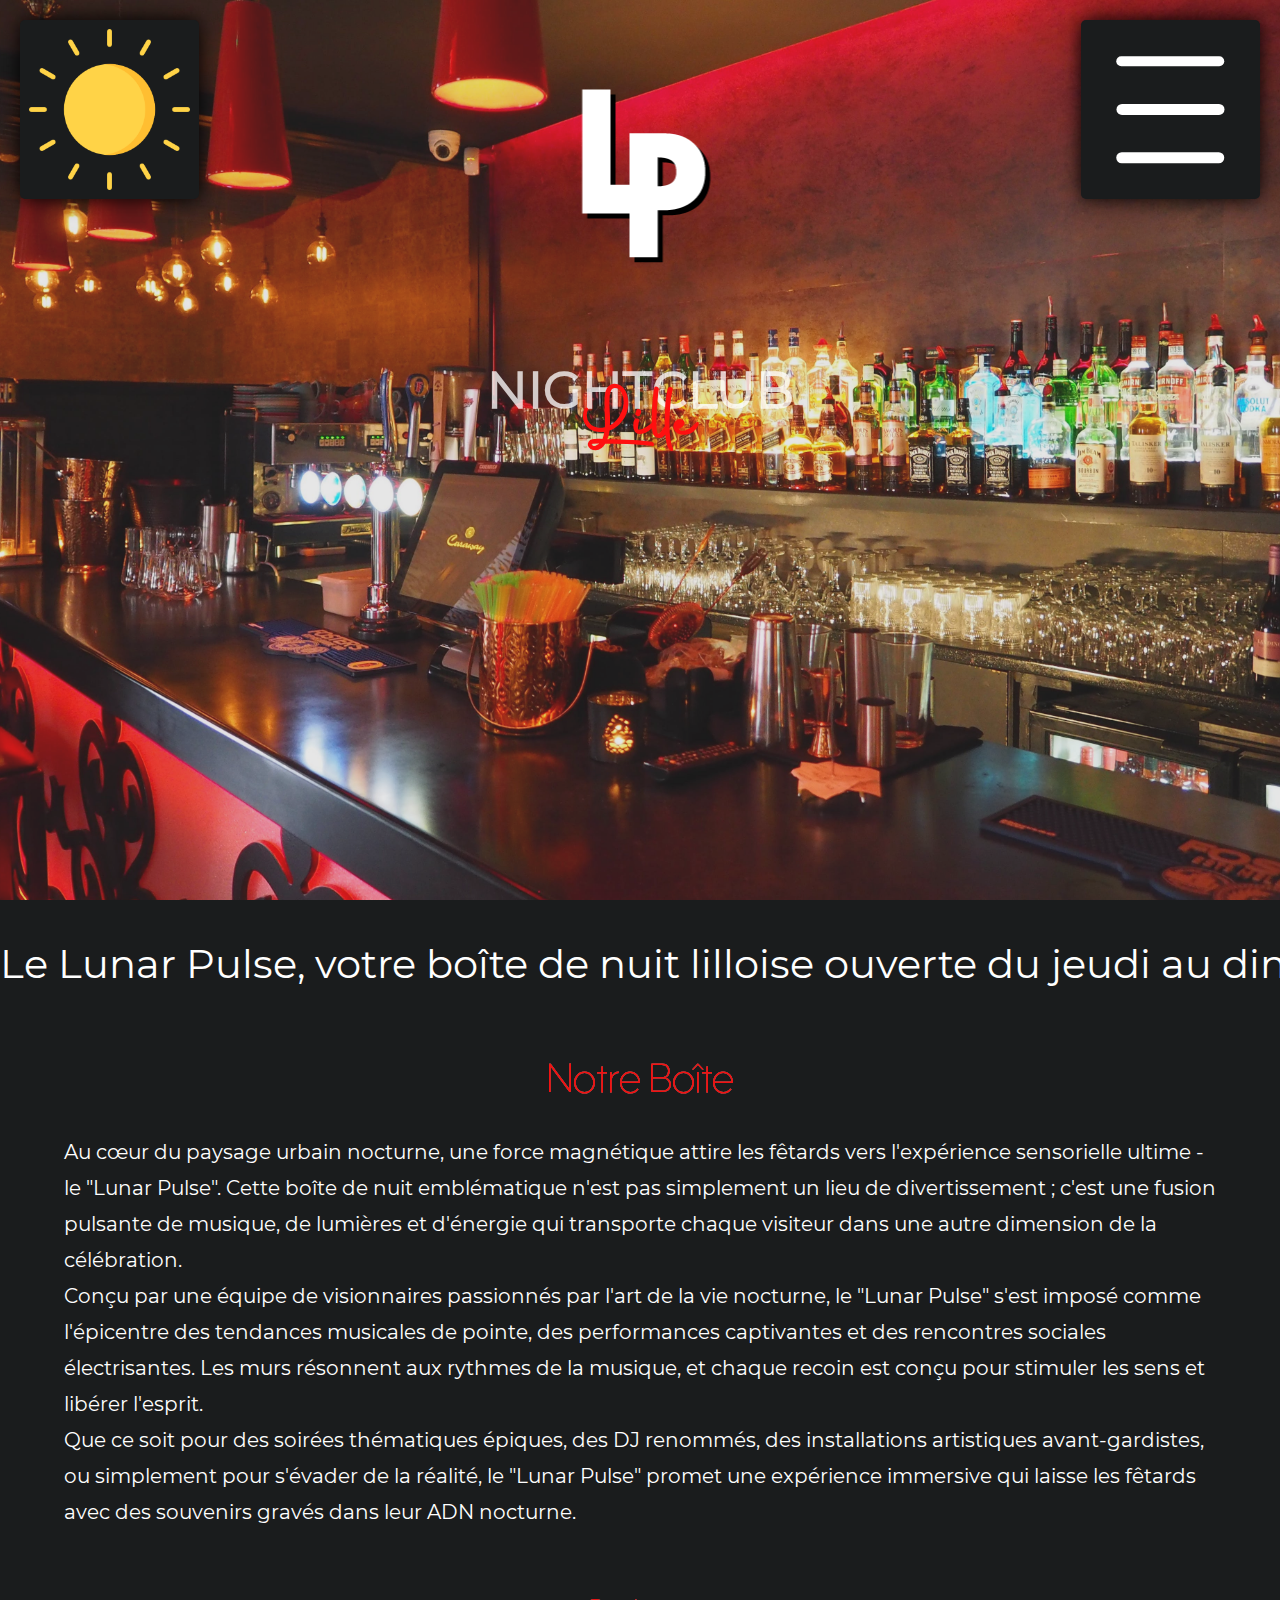
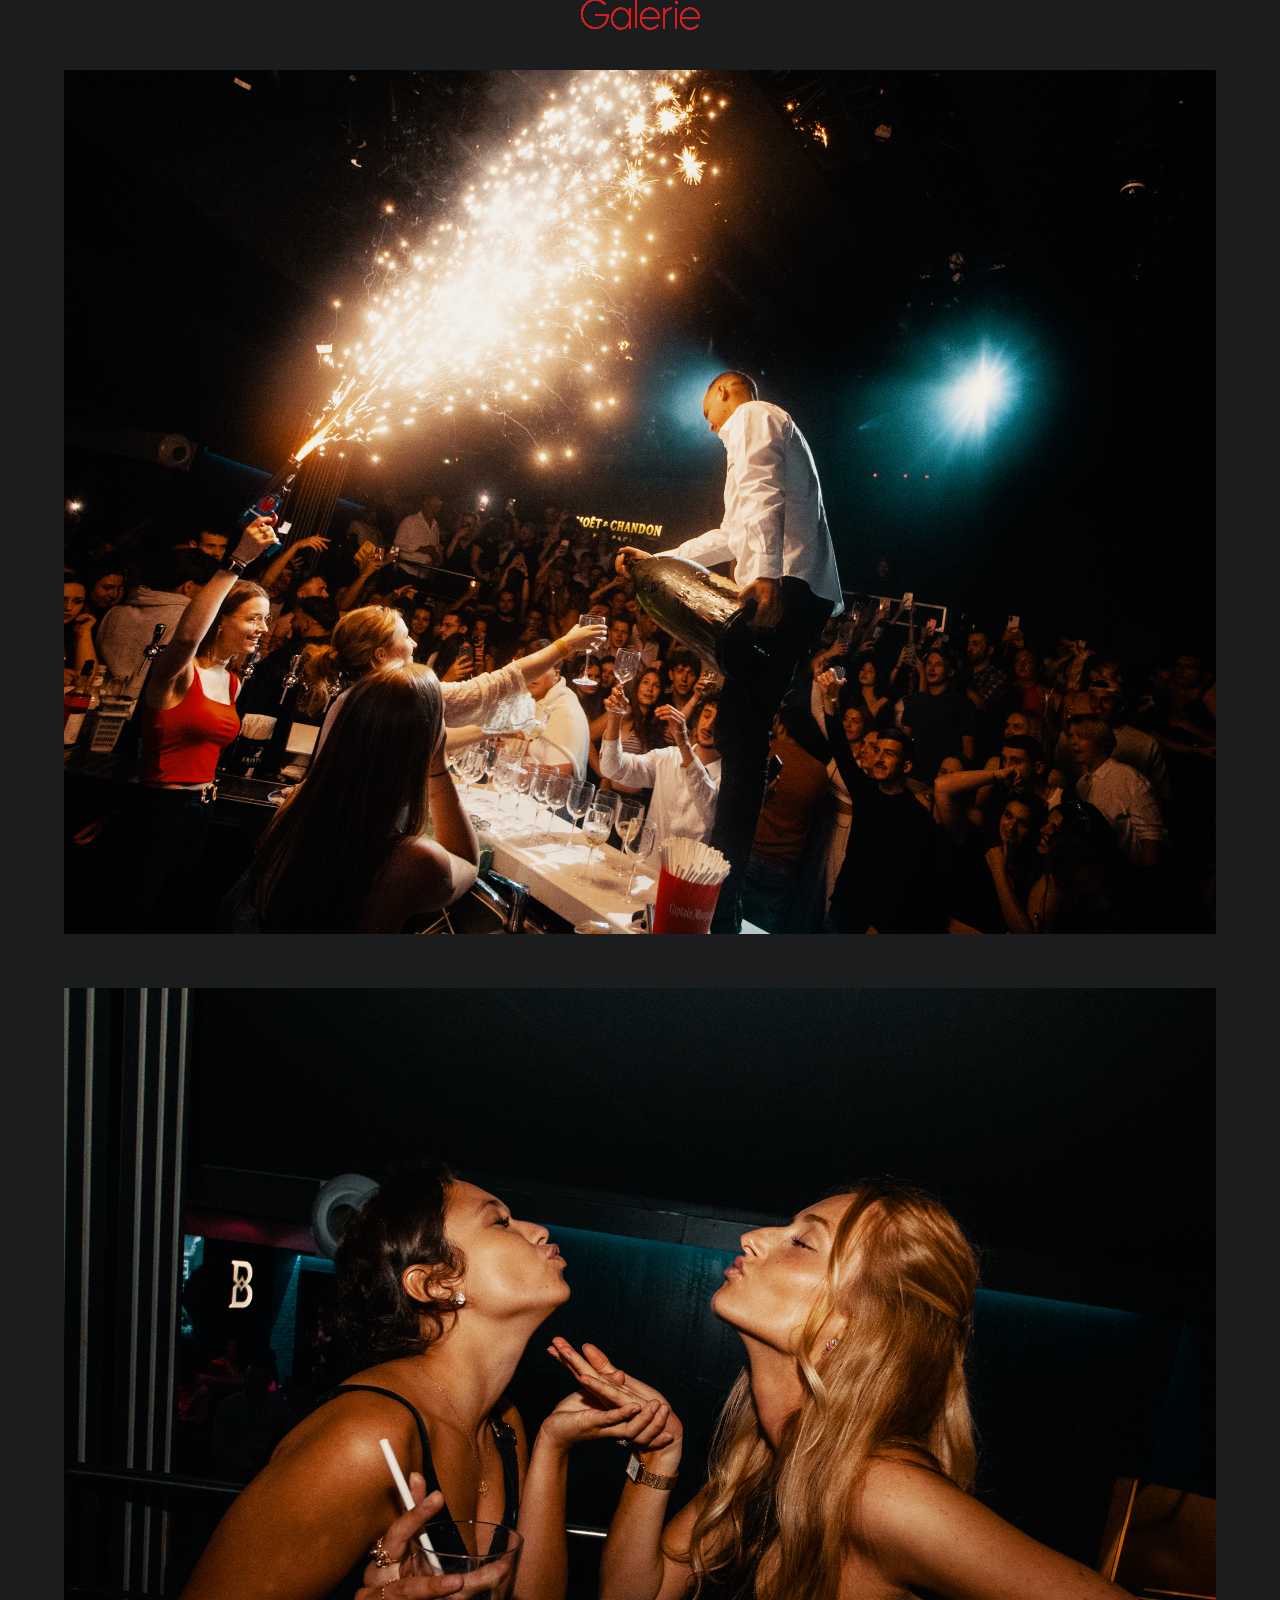
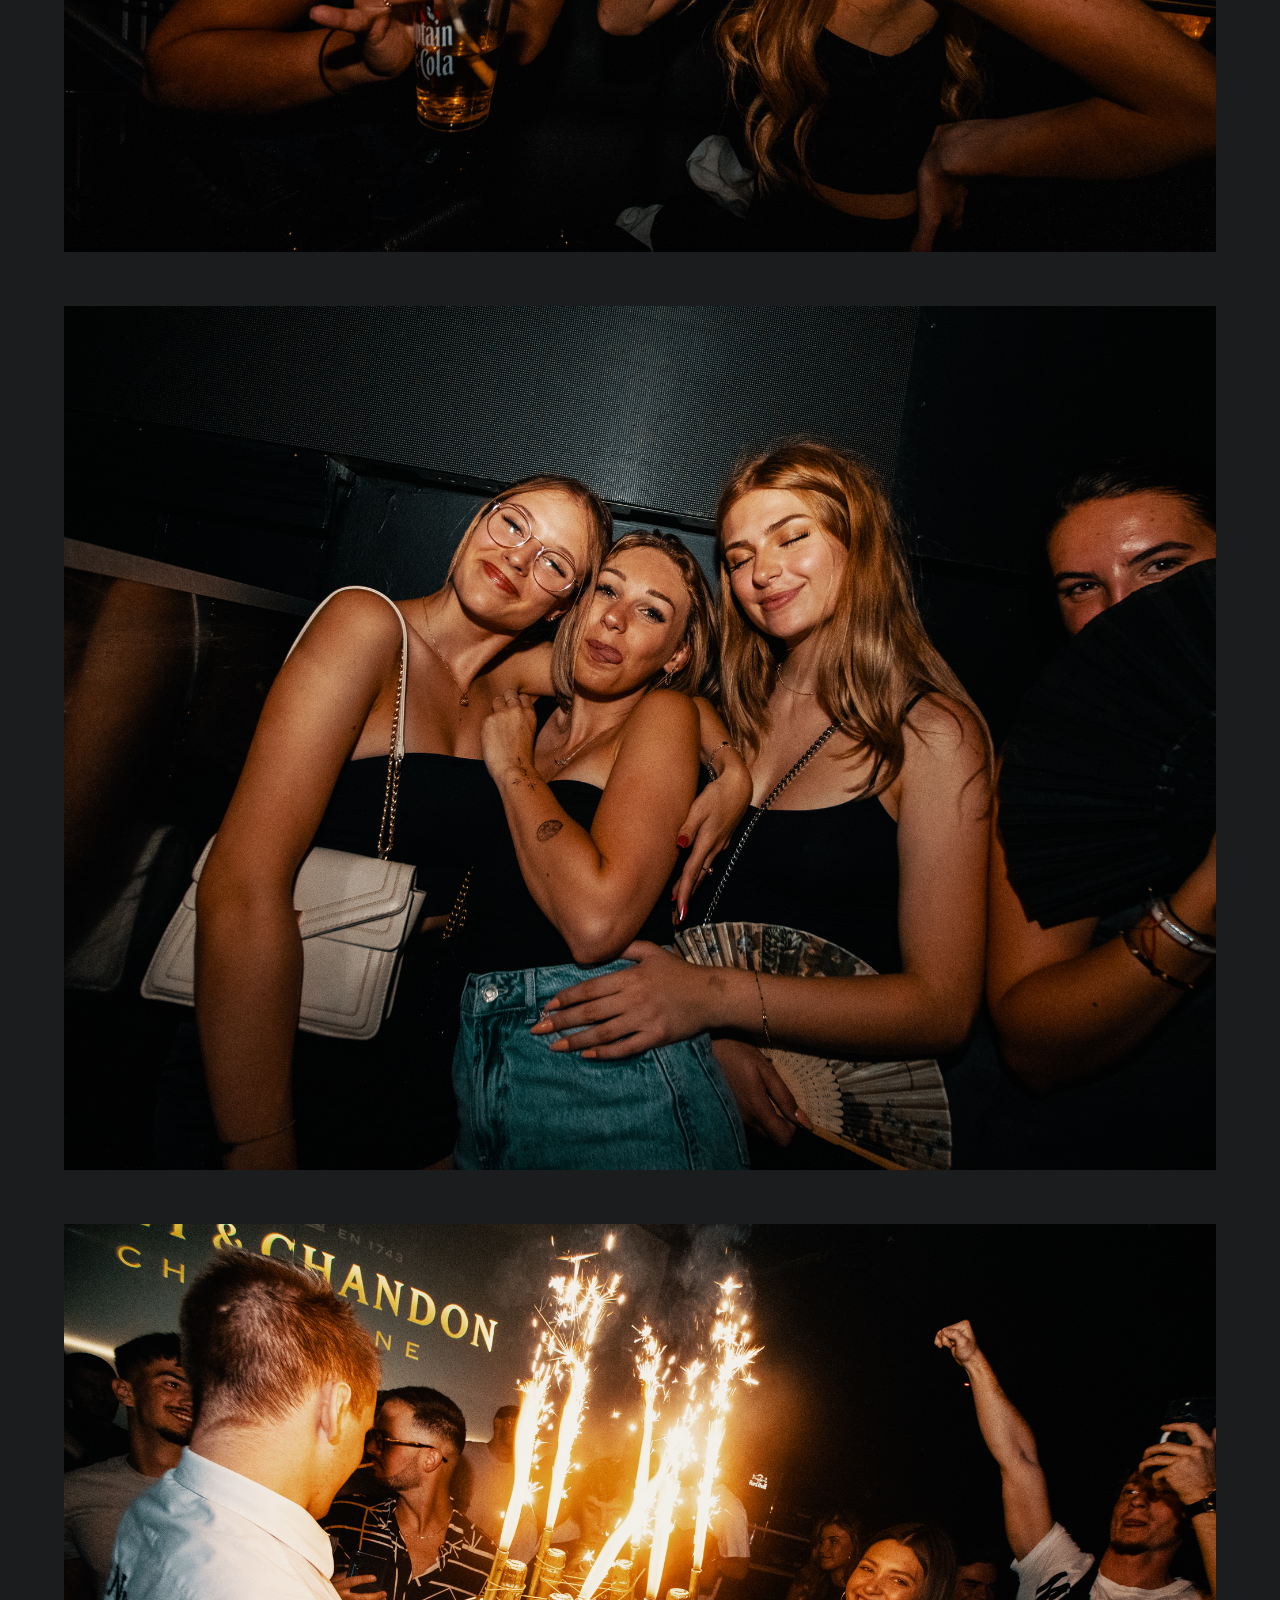
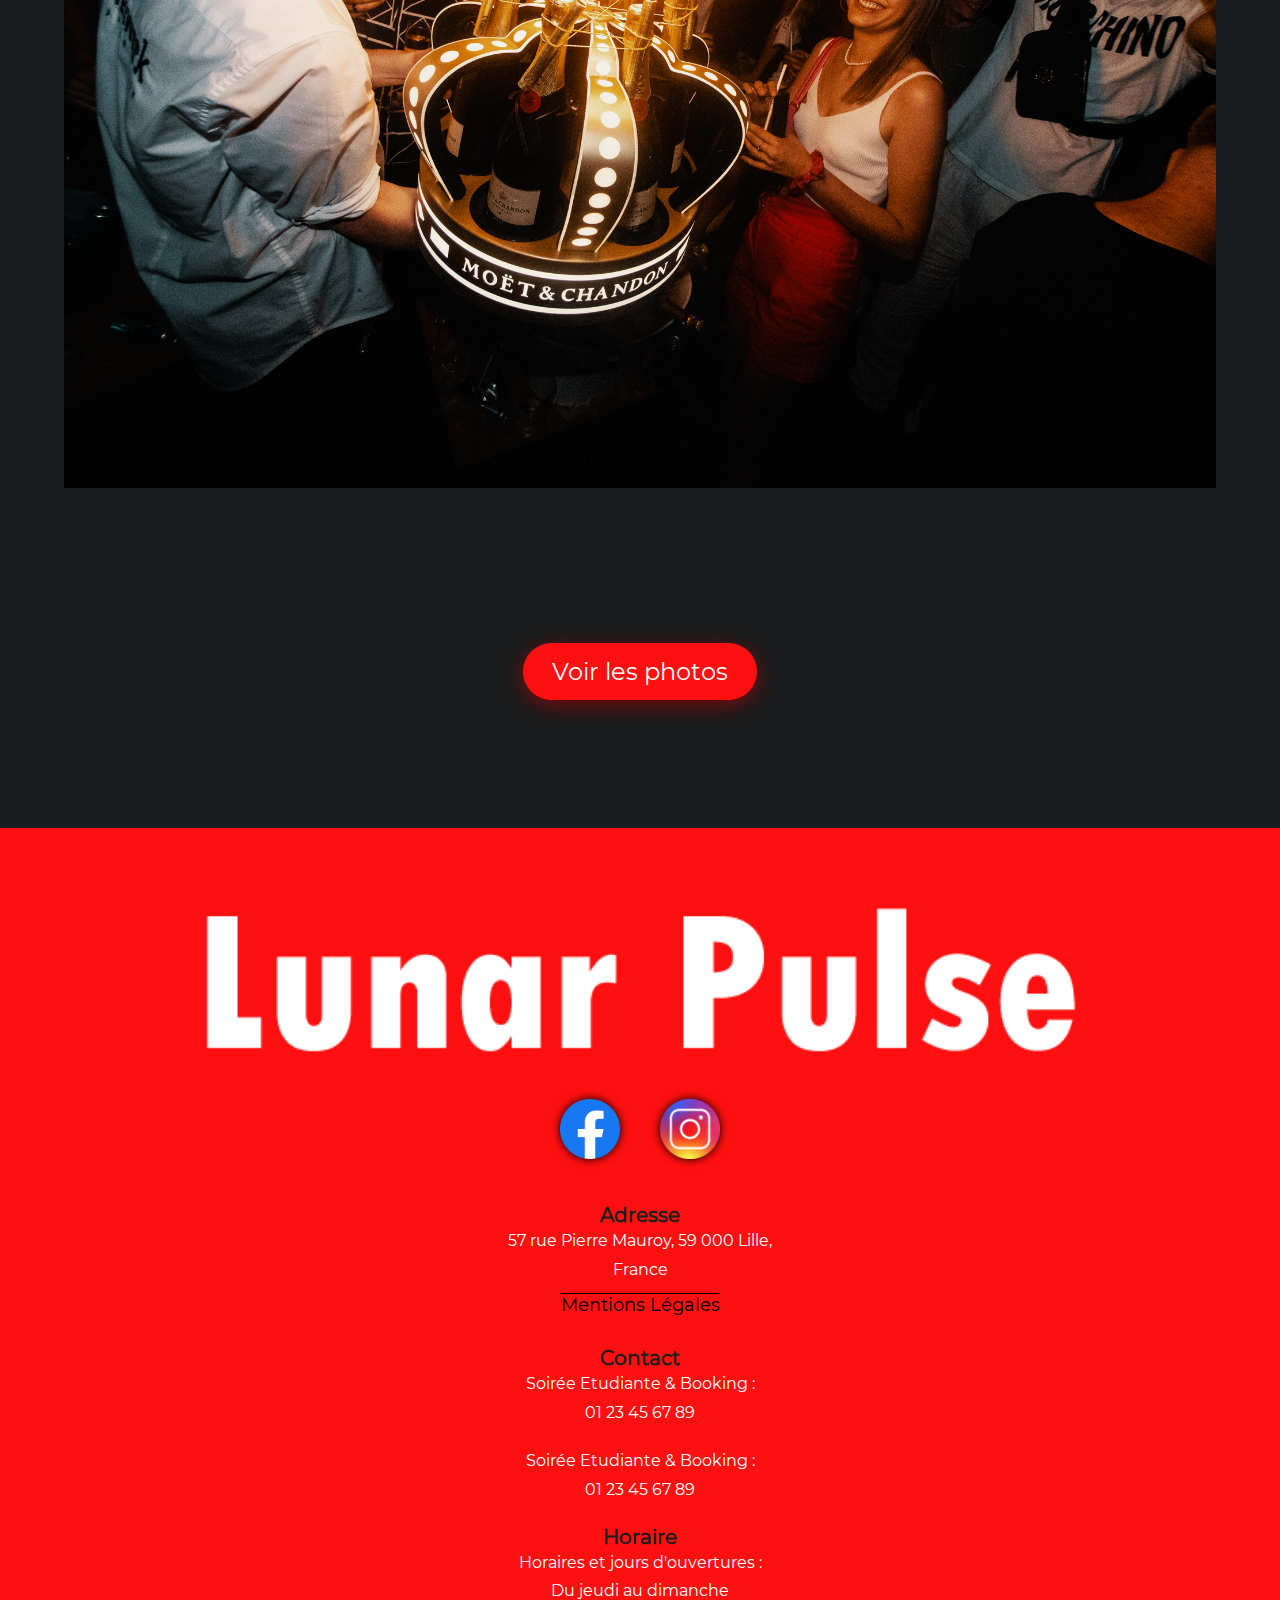
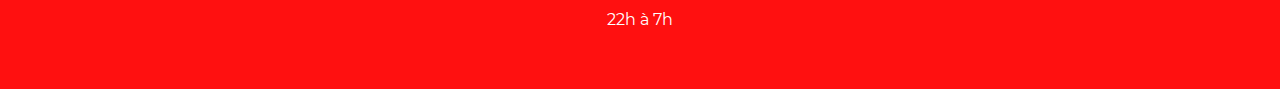
==== index.html @ a421abe1 "First commit" ====
<!DOCTYPE html>
<html lang="fr">

<head>
    <meta charset="UTF-8">
    <meta name="viewport" content="width=device-width, initial-scale=1.0">
    <link rel="stylesheet" href="style.css">
    <link rel="stylesheet" href="styleindex.css">
    <link rel="icon" href="ressources/design/miniLogoWhite.png" type="image/x-icon">
    <title>Accueil - Lunar Pulse</title>
</head>

<body>


    <header class="burgerMenu">

        <button class="toggleMode backgroundColor">
            <img src="ressources/img/sun.png" alt="Changer le mode de couleur du site">
        </button>

        <button class="boxBurger">
            <div class="containerLinesBurger">
                <div class="lineBurger"></div>
                <div class="lineBurger"></div>
                <div class="lineBurger"></div>
            </div>
        </button>

        <nav id="mySideNav" class="sideNav">
            <ul class="burgerList">
                <li><a class="burgerA" href="index.html">Accueil</li></a>
                <li><a class="burgerA" href="agenda.html">Agenda</a></li>
                <li><a class="burgerA" href="galerie.html">Galerie Photos</a></li>
                <li><a class="burgerA" href="reserver.html">Réserver</a></li>
                <li><a class="burgerA" href="contact.html">Contact</a></li>
            </ul>
        </nav>

        <nav class="navBar">
            <img src="ressources/design/logoNameWhite2.png" alt="Notre logo" class="navBarLogo">
            <div class="navBarLinks">
                <li><a class="navBarA" href="index.html">Accueil</li></a>
                <li><a class="navBarA" href="agenda.html">Agenda</a></li>
                <li><a class="navBarA" href="galerie.html">Galerie Photos</a></li>
                <li><a class="navBarA" href="reserver.html">Réserver</a></li>
                <li><a class="navBarA" href="contact.html">Contact</a></li>
            </div>
        </nav>

    </header>

    <section class="home">
        <div class="homeImages">
            <img src="ressources/img/imgSlider1.jpg" alt="" class="imgSlider0 active">
            <img src="ressources/img/imgSlider2.jpg" alt="" class="imgSlider1 ">
            <img src="ressources/img/imgSlider3.jpg" alt="" class="imgSlider2 ">
        </div>
        <div class="homeLogo">
            <img src="ressources/design/miniLogoWhite.png" alt="Notre logo" class="homeLogoImg">
        </div>
        <div class="homeText">
            <p>NIGHTCLUB</p>
        </div>
    </section>

    <section class="accueilContent backgroundColor">

        <div class="infiniteText">
            <p class="txt text">Le Lunar Pulse, votre boîte de nuit lilloise ouverte du jeudi au dimanche.&nbsp</p>
        </div>

        <div class="textContent">
            <div class="glitchBloc">
                <p class="invisibleText">Notre Boîte</p>
                <p class="glitchedAnim">Notre Boîte</p>
                <p class="glitchedAnim">Notre Boîte</p>
                <p class="glitchedAnim">Notre Boîte</p>
            </div>


            <p class="text">
                Au cœur du paysage urbain nocturne, une force magnétique attire les fêtards vers l'expérience
                sensorielle ultime - le "Lunar Pulse". Cette boîte de nuit emblématique n'est pas simplement un lieu de
                divertissement ; c'est une fusion pulsante de musique, de lumières et d'énergie qui transporte chaque
                visiteur dans une autre dimension de la célébration. <br />

                Conçu par une équipe de visionnaires passionnés par l'art de la vie nocturne, le "Lunar Pulse" s'est
                imposé comme l'épicentre des tendances musicales de pointe, des performances captivantes et des
                rencontres sociales électrisantes. Les murs résonnent aux rythmes de la musique, et chaque recoin est
                conçu pour stimuler les sens et libérer l'esprit. <br />

                Que ce soit pour des soirées thématiques épiques, des DJ renommés, des installations artistiques
                avant-gardistes, ou simplement pour s'évader de la réalité, le "Lunar Pulse" promet une expérience
                immersive qui laisse les fêtards avec des souvenirs gravés dans leur ADN nocturne.
            </p>
        </div>

        <div class="glitchBloc">
            <p class="invisibleText">Galerie</p>
            <p class="glitchedAnim">Galerie</p>
            <p class="glitchedAnim">Galerie</p>
            <p class="glitchedAnim">Galerie</p>
        </div>

        <div class="gallery">
            <img src="ressources/img/gallery1.jpg" alt="Une photo de notre boîte de nuit en action" class="galleryItem">
            <img src="ressources/img/gallery2.jpg" alt="Une photo de notre boîte de nuit en action" class="galleryItem">
            <img src="ressources/img/gallery3.jpg" alt="Une photo de notre boîte de nuit en action" class="galleryItem">
            <img src="ressources/img/gallery4.jpg" alt="Une photo de notre boîte de nuit en action" class="galleryItem">
        </div>

        <a href="galerie.html" class="button">Voir les photos</a>

    </section>

    <footer class="footer">
        <img src="ressources/design/logoNameWhite.png" alt="Notre logo" class="logoFooter" width="80%">
        <div class="reseauxFooter">
            <a href="https://facebook.com"><img src="ressources/img/facebook.png" alt="Voir notre Facebook"
                    width="60px"></a>
            <a href="https://instagram.com"><img src="ressources/img/instagram.png" alt="Voir notre instagram"
                    width="60px"></a>
        </div>
        <div class="reseauxContent">
            <h3 class="reseauxTitle">Adresse</h3>
            <p class="reseauxText">57 rue Pierre Mauroy, 59 000 Lille, <br>France</p>
            <a href="mentions.html" class="mentionsButton">Mentions Légales</a>
        </div>
        <div class="reseauxContent">
            <h3 class="reseauxTitle">Contact</h3>
            <p class="reseauxText">Soirée Etudiante & Booking : <br> 01 23 45 67 89</p><br>
            <p class="reseauxText">Soirée Etudiante & Booking : <br> 01 23 45 67 89</p>
        </div>
        <div class="reseauxContent">
            <h3 class="reseauxTitle">Horaire</h3>
            <p class="reseauxText">Horaires et jours d'ouvertures : <br>Du jeudi au dimanche <br> 22h à 7h</p>
        </div>
    </footer>

    <script src="app.js" defer></script>
</body>

</html>
---- style.css ----
@font-face {
    font-family: "Montserrat";
    src: url("ressources/fonts/montserrat/Montserrat-Regular.ttf");
    src: url("ressources/fonts/montserrat/Montserrat-Regular.ttf") format("ttf"),
}

@font-face {
    font-family: "Autography";
    src: url("ressources/fonts/autography/Autography.otf");
    src: url("ressources/fonts/autography/Autography.otf") format("otf"),
}

@font-face {
    font-family: "Utendo";
    src: url("ressources/fonts/utendo/Utendo-ExtraLight.ttf");
    src: url("ressources/fonts/utendo/Utendo-ExtraLight.ttf") format("ttf"),
}


* {
    box-sizing: border-box;
    margin: 0;
    padding: 0;
    color: #000;
    list-style-type: none;
    text-decoration: none;
    font-family: 'Montserrat', sans-serif;
    border: none;
}

.navBar{
    display: none;
}



/** Light Mode , Dark Mode **/

.backgroundColor{
    background-color: #1A1C1D;
}

.toggleMode{
    width: 14vw;
    height: 14vw;
    border: none;
    cursor: pointer;
    position: absolute;
    top: 20px;
    left: 20px;
    z-index: 10;
    border-radius: 5px;
    background-color: #1A1C1D;
    box-shadow: 0px 0px 20px ;
    padding: 0.7em;
}

.toggleMode img{
    width: 100%;
    height: 100%;
    pointer-events: none;
}


/** Animation Reveal **/

.revealOne{
    opacity: 0;
    transform: translateX(-100%);
    z-index: 1;
}

.revealTwo{
    opacity: 0;
    transform: translateX(100%);
    z-index: 1;
}

.revealVisible{
    opacity: 1;
    transform: translateX(0);
    transition: 2s cubic-bezier(0.165, 0.84, 0.44, 1);
    z-index: 1;
}


/** MenuBurger **/


.boxBurger{
    width: 14vw;
    height: 14vw;
    border: none;
    cursor: pointer;
    position: fixed;
    top: 20px;
    right: 20px;
    z-index: 100;
    border-radius: 5px;
    background-color: #1A1C1D;
    box-shadow: 0px 0px 20px ;
}


.containerLinesBurger{
    width: 60%;
    height: 60%;
    position: absolute;
    top:50%;
    left: 50%;
    transform: translate(-50%, -50%);
    pointer-events: none;
}

.lineBurger{
    border-radius: 50px;
    width: 100%;
    height: 10%;
    background-color: #fff;
    position: absolute;
}

.lineBurger:nth-child(1){
    top:0px;
    left: 0px;
    transform: rotate(0deg);
    transition: transform 0.4s ease-in-out, top 0.4s ease-in-out;
}

.lineBurger:nth-child(2){
    top:50%;
    left: 50%;
    transform: translate(-50%, -50%);
    opacity: 1;
    transition: 0.2s 0.2s ease-in-out;
}

.lineBurger:nth-child(3){
    bottom:0px;
    left:0px;
    transform:rotate(0deg);
    transition: transform 0.4s ease-in-out, bottom 0.4s  ease-in-out;
}

.boxBurger.active{
    background-color: #fff;
}

.boxBurger.active .lineBurger{
    background-color: #1A1C1D;
}

.boxBurger.active .lineBurger:nth-child(1){
    top:calc(50% - 5%);
    transform: rotate(45deg) ;
    transition: top 0.4s ease-in-out, left 0.4s ease-in-out, transform  0.4s ease-in-out;
}

.boxBurger.active .lineBurger:nth-child(2){
    opacity: 0;
    transition: 0s ease-in-out;

}

.boxBurger.active .lineBurger:nth-child(3){
    bottom:calc(50% - 5%);
    transform: rotate(-45deg) ;
    transition: top 0.4s 0.4s ease-in-out, left 0.4s ease-in-out, transform 0.4s ease-in-out;
}

.sideNav {
    height: 100%;
    width: 100%;
    position: fixed;
    left: 0;
    top: -100%;
    background-color: #000000;
    transition: top 0.3s ease;
    z-index: 99;
}

.burgerList {
    display: flex;
    flex-direction: column;
    justify-content: center;
    align-items: center;
    gap: 8%;
    height: 100%;
}

.burgerA {
    font-size: 30px;
    color: #ffffff;
}


.sideNav.active {
    top: 0;
}

/** Common Styles **/

.title{
    font-family: 'Montserrat';
    font-size: 34px;
    color: #fff;
    text-align: center;
    margin-top: 6vh;
    margin-bottom: 4vh;
    padding: 2vh;
    position: relative;
    line-height: 1.5;
    letter-spacing: 1px;
}

.title::after{
    content: '';
    position: absolute;
    top:0%;
    left:50%;
    transform: translateX(-50%);
    width: 30%;
    height:3px;
    border-radius: 50px;
    background-color: #ff1010;
}


.text {
    color: #fff;
    font-size: 20px;
    line-height: 1.8;
    margin-top: 3vh;
}

.button {
    text-align: center;
    background-color: #ff1010;
    border-radius: 50px;
    padding: 0.6em 1.2em;
    color: #fff;
    font-size: 24px;
    margin: 10% auto;
    box-shadow: 0px 5px 20px #7c0a0a;
}

.bigTitle{
    font-size: 40px;
    color: #ff1010;
    font-family: 'Utendo';
    letter-spacing: 2px;
    display: inline-block;
    margin-top: 3vh;
    position: relative;
}
.bigTitle::after{
    content: "";
    position: absolute;
    display: block;
    height: 90%;
    width: 2px;
    background-color: #7c0a0a;
    right: -5px;
    top: 0;
    animation: cursor 1.2s infinite;
}

@keyframes cursor {
    0%{
        opacity: 1;
    }50%{
        opacity: 0;
    }100%{
        opacity: 1;
    }
}

.main{
    width: 100vw;
}

.mainContent{
    width: 90vw;
    margin: auto;
    display: flex;
    flex-direction: column;
    align-items: center;
}

/** Footer **/

.footer{
    display: flex;
    flex-direction: column;
    justify-content: flex-start;
    align-items: center;
    background-color: #ff1010;
    width: 100vw;
    padding: 6vh;
}

.reseauxFooter{
    display: flex;
    flex-direction: row;
    width:100vw;
    justify-content: center;
    align-items: center;
    gap: 40px;
    margin: 20px;
}

.reseauxFooter a {
    filter: drop-shadow(0px 0px 5px #000)
}

.reseauxContent{
    display: flex;
    flex-direction: column;
    justify-content: flex-start;
    align-items: center;
    margin-top: 20px;
}

.reseauxText{
    color: #fff;
    text-align: center;
    line-height: 1.8;
    font-size: 16px;
}

.reseauxTitle{
    color: #1A1C1D;
    font-size: 20px;
}

.mentionsButton{
    color: #000;
    font-size: 18px;
    text-decoration: overline;
    margin: 10px;
}


/* Pour tablette */

@media only screen and (min-width: 768px) and (max-width: 991px) {
    .toggleMode{
        width: 6vw;
        height: 6vw;

    }
    
    /** MenuBurger **/
    
    
    .boxBurger{
        width: 6vw;
        height: 6vw;
    }
    
    .sideNav {
        height: 100%;
        width: 30%;
        position: fixed;
        left: 100%;
        top: 0;
        background-color: #000000;
        transition: left 0.3s ease;
        z-index: 99;
    }
    
    .sideNav.active {
        left: 70%;
    }
    
    /** Common Styles **/
    
    .title{
        font-family: 'Montserrat';
        font-size: 40px;
        color: #fff;
        text-align: center;
        margin-top: 6vh;
        margin-bottom: 4vh;
        padding: 2vh;
        position: relative;
        line-height: 1.5;
        letter-spacing: 1px;
    }
    
    .title::after{
        content: '';
        position: absolute;
        top:0%;
        left:50%;
        transform: translateX(-50%);
        width: 30%;
        height:3px;
        border-radius: 50px;
        background-color: #ff1010;
    }
    
    
    .text {
        font-size: 24px;
        line-height: 1.8;
        margin-top: 3vh;
    }
    
    .button {
        text-align: center;
        background-color: #ff1010;
        border-radius: 50px;
        padding: 0.6em 1.2em;
        color: #fff;
        font-size: 30px;
        margin-top: 3vh;
        box-shadow: 0px 5px 20px #7c0a0a;
    }
    
    .bigTitle{
        font-size: 40px;
        color: #ff1010;
        font-family: 'Utendo';
        letter-spacing: 2px;
        display: inline-block;
        margin-top: 3vh;
        position: relative;
    }
    .bigTitle::after{
        content: "";
        position: absolute;
        display: block;
        height: 90%;
        width: 2px;
        background-color: #7c0a0a;
        right: -5px;
        top: 0;
        animation: cursor 1.2s infinite;
    }
    
    @keyframes cursor {
        0%{
            opacity: 1;
        }50%{
            opacity: 0;
        }100%{
            opacity: 1;
        }
    }
    
    .main{
        width: 100vw;
    }
    
    .mainContent{
        width: 90vw;
        margin: auto;
        display: flex;
        flex-direction: column;
        align-items: center;
    }
    
    /** Footer **/

    .reseauxText{
        color: #fff;
        text-align: center;
        line-height: 1.8;
        font-size: 20px;
    }
    
    .reseauxTitle{
        color: #1A1C1D;
        font-size: 26px;
    }
    
    .mentionsButton{
        color: #000;
        font-size: 22px;
        text-decoration: overline;
        margin: 10px;
    }
}




/* Pour tablette en paysage et petit écran ordi */

@media only screen and (min-width: 992px) and (max-width: 1199px) {
    .toggleMode{
        width: 5vw;
        height: 5vw;
        top: 20px;
        left: 20px;
        z-index: 10;
    }

    /** Animation Reveal **/
    
    .revealOne{
        opacity: 0;
        transform: translateX(-100%);
        z-index: 1;
    }
    
    .revealTwo{
        opacity: 0;
        transform: translateX(100%);
        z-index: 1;
    }
    
    .revealVisible{
        opacity: 1;
        transform: translateX(0);
        transition: 2s cubic-bezier(0.165, 0.84, 0.44, 1);
        z-index: 1;
    }
    
    
    /** MenuBurger **/
    
    
    .boxBurger{
        display: none;
    }  
    
    .sideNav {
        display: none;
    }
    
    /** Nav **/

    .navBar{
        position: absolute;
        width: 100vw;
        height: 10vh;
        display: flex;
        flex-direction: row;
        justify-content: space-around;
        align-items: center;
        top:0;
        z-index: 10;
    }

    .navBarLinks{
        display: flex;
        flex-direction: row;
        justify-content: center;
        align-items: center;
        gap:2vw;
    }
    
    .navBarLogo{
        width: 20vw;
    }
    
    .navBarA{
        color: #fff;
        font-weight: 600;
        font-size: 20px;
    }

    /** Common Styles **/
    
    .title{
        font-family: 'Montserrat';
        font-size: 34px;
        color: #fff;
        text-align: center;
        margin-top: 6vh;
        margin-bottom: 4vh;
        padding: 2vh;
        position: relative;
        line-height: 1.5;
        letter-spacing: 1px;
    }
    
    .title::after{
        content: '';
        position: absolute;
        top:0%;
        left:50%;
        transform: translateX(-50%);
        width: 30%;
        height:3px;
        border-radius: 50px;
        background-color: #ff1010;
    }
    
    
    .text {
        color: #fff;
        font-size: 20px;
        line-height: 1.8;
        margin-top: 3vh;
    }
    
    .button {
        text-align: center;
        background-color: #ff1010;
        border-radius: 50px;
        padding: 0.6em 1.2em;
        color: #fff;
        font-size: 24px;
        margin: 10% auto;
        box-shadow: 0px 5px 20px #7c0a0a;
    }
    
    .bigTitle{
        font-size: 40px;
        color: #ff1010;
        font-family: 'Utendo';
        letter-spacing: 2px;
        display: inline-block;
        margin-top: 3vh;
        position: relative;
    }
    .bigTitle::after{
        content: "";
        position: absolute;
        display: block;
        height: 90%;
        width: 2px;
        background-color: #7c0a0a;
        right: -5px;
        top: 0;
        animation: cursor 1.2s infinite;
    }
    
    @keyframes cursor {
        0%{
            opacity: 1;
        }50%{
            opacity: 0;
        }100%{
            opacity: 1;
        }
    }
    
    .main{
        width: 100vw;
    }
    
    .mainContent{
        width: 90vw;
        margin: auto;
        display: flex;
        flex-direction: column;
        align-items: center;
    }
    
    /** Footer **/
    
    .footer{
        display: flex;
        flex-direction: column;
        justify-content: flex-start;
        align-items: center;
        background-color: #ff1010;
        width: 100vw;
        padding: 6vh;
    }
    
    .reseauxFooter{
        display: flex;
        flex-direction: row;
        width:100vw;
        justify-content: center;
        align-items: center;
        gap: 40px;
        margin: 20px;
    }
    
    .reseauxFooter a {
        filter: drop-shadow(0px 0px 5px #000)
    }
    
    .reseauxContent{
        display: flex;
        flex-direction: column;
        justify-content: flex-start;
        align-items: center;
        margin-top: 20px;
    }
    
    .reseauxText{
        color: #fff;
        text-align: center;
        line-height: 1.8;
        font-size: 16px;
    }
    
    .reseauxTitle{
        color: #1A1C1D;
        font-size: 20px;
    }
    
    .mentionsButton{
        color: #000;
        font-size: 18px;
        text-decoration: overline;
        margin: 10px;
    }
}



/* Pour Ordi */

@media only screen and (min-width: 1200px) {
    .toggleMode{
        width: 14vw;
        height: 14vw;
        border: none;
        cursor: pointer;
        position: absolute;
        top: 20px;
        left: 20px;
        z-index: 10;
        border-radius: 5px;
        background-color: #1A1C1D;
        box-shadow: 0px 0px 20px ;
        padding: 0.7em;
    }
    
    .toggleMode img{
        width: 100%;
        height: 100%;
        pointer-events: none;
    }
    
    
    /** Animation Reveal **/
    
    .revealOne{
        opacity: 0;
        transform: translateX(-100%);
        z-index: 1;
    }
    
    .revealTwo{
        opacity: 0;
        transform: translateX(100%);
        z-index: 1;
    }
    
    .revealVisible{
        opacity: 1;
        transform: translateX(0);
        transition: 2s cubic-bezier(0.165, 0.84, 0.44, 1);
        z-index: 1;
    }
    
    
    /** MenuBurger **/
    
    
    .boxBurger{
        width: 14vw;
        height: 14vw;
        border: none;
        cursor: pointer;
        position: fixed;
        top: 20px;
        right: 20px;
        z-index: 100;
        border-radius: 5px;
        background-color: #1A1C1D;
        box-shadow: 0px 0px 20px ;
    }
    
    
    .containerLinesBurger{
        width: 60%;
        height: 60%;
        position: absolute;
        top:50%;
        left: 50%;
        transform: translate(-50%, -50%);
        pointer-events: none;
    }
    
    .lineBurger{
        border-radius: 50px;
        width: 100%;
        height: 10%;
        background-color: #fff;
        position: absolute;
    }
    
    .lineBurger:nth-child(1){
        top:0px;
        left: 0px;
        transform: rotate(0deg);
        transition: transform 0.4s ease-in-out, top 0.4s ease-in-out;
    }
    
    .lineBurger:nth-child(2){
        top:50%;
        left: 50%;
        transform: translate(-50%, -50%);
        opacity: 1;
        transition: 0.2s 0.2s ease-in-out;
    }
    
    .lineBurger:nth-child(3){
        bottom:0px;
        left:0px;
        transform:rotate(0deg);
        transition: transform 0.4s ease-in-out, bottom 0.4s  ease-in-out;
    }
    
    .boxBurger.active{
        background-color: #fff;
    }
    
    .boxBurger.active .lineBurger{
        background-color: #1A1C1D;
    }
    
    .boxBurger.active .lineBurger:nth-child(1){
        top:calc(50% - 5%);
        transform: rotate(45deg) ;
        transition: top 0.4s ease-in-out, left 0.4s ease-in-out, transform  0.4s ease-in-out;
    }
    
    .boxBurger.active .lineBurger:nth-child(2){
        opacity: 0;
        transition: 0s ease-in-out;
    
    }
    
    .boxBurger.active .lineBurger:nth-child(3){
        bottom:calc(50% - 5%);
        transform: rotate(-45deg) ;
        transition: top 0.4s 0.4s ease-in-out, left 0.4s ease-in-out, transform 0.4s ease-in-out;
    }
    
    .sideNav {
        height: 100%;
        width: 100%;
        position: fixed;
        left: 0;
        top: -100%;
        background-color: #000000;
        transition: top 0.3s ease;
        z-index: 99;
    }
    
    .burgerList {
        display: flex;
        flex-direction: column;
        justify-content: center;
        align-items: center;
        gap: 8%;
        height: 100%;
    }
    
    .burgerA {
        font-size: 30px;
        color: #ffffff;
    }
    
    
    .sideNav.active {
        top: 0;
    }
    
    /** Common Styles **/
    
    .title{
        font-family: 'Montserrat';
        font-size: 34px;
        color: #fff;
        text-align: center;
        margin-top: 6vh;
        margin-bottom: 4vh;
        padding: 2vh;
        position: relative;
        line-height: 1.5;
        letter-spacing: 1px;
    }
    
    .title::after{
        content: '';
        position: absolute;
        top:0%;
        left:50%;
        transform: translateX(-50%);
        width: 30%;
        height:3px;
        border-radius: 50px;
        background-color: #ff1010;
    }
    
    
    .text {
        color: #fff;
        font-size: 20px;
        line-height: 1.8;
        margin-top: 3vh;
    }
    
    .button {
        text-align: center;
        background-color: #ff1010;
        border-radius: 50px;
        padding: 0.6em 1.2em;
        color: #fff;
        font-size: 24px;
        margin: 10% auto;
        box-shadow: 0px 5px 20px #7c0a0a;
    }
    
    .bigTitle{
        font-size: 40px;
        color: #ff1010;
        font-family: 'Utendo';
        letter-spacing: 2px;
        display: inline-block;
        margin-top: 3vh;
        position: relative;
    }
    .bigTitle::after{
        content: "";
        position: absolute;
        display: block;
        height: 90%;
        width: 2px;
        background-color: #7c0a0a;
        right: -5px;
        top: 0;
        animation: cursor 1.2s infinite;
    }
    
    @keyframes cursor {
        0%{
            opacity: 1;
        }50%{
            opacity: 0;
        }100%{
            opacity: 1;
        }
    }
    
    .main{
        width: 100vw;
    }
    
    .mainContent{
        width: 90vw;
        margin: auto;
        display: flex;
        flex-direction: column;
        align-items: center;
    }
    
    /** Footer **/
    
    .footer{
        display: flex;
        flex-direction: column;
        justify-content: flex-start;
        align-items: center;
        background-color: #ff1010;
        width: 100vw;
        padding: 6vh;
    }
    
    .reseauxFooter{
        display: flex;
        flex-direction: row;
        width:100vw;
        justify-content: center;
        align-items: center;
        gap: 40px;
        margin: 20px;
    }
    
    .reseauxFooter a {
        filter: drop-shadow(0px 0px 5px #000)
    }
    
    .reseauxContent{
        display: flex;
        flex-direction: column;
        justify-content: flex-start;
        align-items: center;
        margin-top: 20px;
    }
    
    .reseauxText{
        color: #fff;
        text-align: center;
        line-height: 1.8;
        font-size: 16px;
    }
    
    .reseauxTitle{
        color: #1A1C1D;
        font-size: 20px;
    }
    
    .mentionsButton{
        color: #000;
        font-size: 18px;
        text-decoration: overline;
        margin: 10px;
    }
}
---- styleindex.css ----
/** Home Section **/

.home {
    width: 100vw;
    height: 100vh;
    background-color: #000;
}

[class^='imgSlider'] {
    position: absolute;
    width: 100vw;
    height: 100vh;
    object-fit: cover;
    object-position: center;
    filter: contrast(80%);
    left: -100vw;
    z-index: 0;
    transition: left .5s ease-in-out;
}

[class^='imgSlider'].active {
    left: 0;
}

.homeLogoImg {
    position: absolute;
    top: 5%;
    left: 50%;
    transform: translateX(-50%);
    filter: drop-shadow(5px 5px 0px #000);
}

.homeText p {
    color: #ffffffc2;
    position: absolute;
    top: 40%;
    left: 50%;
    transform: translateX(-50%);
    font-size: 50px;
    font-weight: 900;
}

.homeText p::after {
    content: 'Lille';
    color: #ff1010;
    font-family: 'Autography';
    font-size: 70px;
    position: absolute;
    top: 0%;
    left: 50%;
    transform: translate(-50%)
}

/** Accueil Texte Contenu **/

.accueilContent {
    width: 100vw;
    display: flex;
    flex-direction: column;
    justify-content: center;
    align-items: center;
}

.infiniteText {
    height: 100px;
    width: 100%;
    display: flex;
    align-items: center;
    overflow: hidden;
}


.txt {
    white-space: nowrap;
    font-size: 40px;
    animation: LeftToRight 12s linear infinite;
}

@keyframes LeftToRight {
    0% {
        transform: translateX(100vw)
    }

    100% {
        transform: translateX(-107%);
    }
}

.textContent {
    width: 90vw;
    margin: 0 auto;
}



/** Glitched Title **/

.glitchBloc {
    position: relative;
    display: flex;
    justify-content: center;
    align-items: center;
    margin-top: 5%;
}

.glitchedAnim,
.invisibleText {
    font-family: 'Utendo', sans-serif;
    font-size: 40px;
    color: #ff1010;
}

.glitchedAnim {
    position: absolute;
    top: 0;
    opacity: 0.9;
}

.invisibleText {
    visibility: hidden;
}

.glitchedAnim:nth-child(2) {
    color: #ccdbdc;
    animation: skewAnim 5s infinite;
}

.glitchedAnim:nth-child(3) {
    color: #7c0a0a;
    animation: glitchAnim2 5s infinite;
}

.glitchedAnim:nth-child(4) {
    color: #ff1010;
    animation: glitchAnim1 5s infinite;
}

@keyframes glitchAnim1 {
    7% {
        transform: none;
    }

    10% {
        transform: translate(6px, -2px);
    }

    13% {
        transform: none;
    }

    20% {
        transform: none;
    }

    23% {
        transform: translate(-12px, -7px);
    }

    26% {
        transform: none;
    }

    40% {
        transform: none;
    }

    43% {
        transform: translate(10px, -9px);
    }

    46% {
        transform: none;
    }

    65% {
        transform: none;
    }

    68% {
        transform: translate(7px, 5px);
    }

    71% {
        transform: none;
    }

    100% {
        transform: none;
    }
}

@keyframes glitchAnim2 {
    7% {
        transform: none;
    }

    10% {
        transform: translate(-6px, 2px);
    }

    13% {
        transform: none;
    }

    20% {
        transform: none;
    }

    23% {
        transform: translate(12px, 7px);
    }

    26% {
        transform: none;
    }

    40% {
        transform: none;
    }

    43% {
        transform: translate(-10px, 9px);
    }

    46% {
        transform: none;
    }

    65% {
        transform: none;
    }

    68% {
        transform: translate(-7px, 5px);
    }

    71% {
        transform: none;
    }

    100% {
        transform: none;
    }
}

@keyframes skewAnim {
    20% {
        transform: none;
    }

    23% {
        transform: skew(5deg, -5deg) translate(10px, 5px);
    }

    26% {
        transform: none;
    }

    40% {
        transform: none;
    }

    43% {
        transform: skew(5deg, -10deg) translate(-5px, 2px);
    }

    46% {
        transform: none;
    }

    100% {
        transform: none;
    }
}

/** Glitched Title End **/

.gallery {
    display: flex;
    flex-direction: row;
    flex-wrap: wrap;
    justify-content: center;
}

.galleryItem {
    width: 90vw;
    object-fit: cover;
    object-position: center;
    margin: 3vh;
}


/* Pour tablette */

@media only screen and (min-width: 768px) and (max-width: 991px) {
    .homeLogoImg {
        position: absolute;
        top: 5%;
        left: 50%;
        width: 35%;
        transform: translateX(-50%);
        filter: drop-shadow(5px 5px 0px #000);
    }

    .homeText p {
        top: 50%;
        transform: translateX(-50%);
        font-size: 60px;
    }

    .homeText p::after {
        font-size: 80px;
    }

    /** Accueil Texte Contenu **/

    .txt {
        font-size: 45px;
    }




    /** Glitched Title **/



    .glitchedAnim,
    .invisibleText {
        font-family: 'Utendo', sans-serif;
        font-size: 50px;
        color: #ff1010;
    }

    /** Glitched Title End **/

    .gallery {
        display: flex;
        flex-direction: row;
        flex-wrap: wrap;
        justify-content: center;
        margin: 5vh;
    }

    .galleryItem {
        width: 40vw;
        margin: 2vh;
    }
}

@media only screen and (min-width: 992px) and (max-width: 1199px) {
    .homeLogoImg {
        position: absolute;
        top: 5%;
        left: 50%;
        width: 35%;
        transform: translateX(-50%);
        filter: drop-shadow(5px 5px 0px #000);
    }

    .homeText p {
        top: 50%;
        transform: translateX(-50%);
        font-size: 60px;
    }

    .homeText p::after {
        font-size: 80px;
    }

    /** Accueil Texte Contenu **/

    .txt {
        font-size: 45px;
    }

    /** Glitched Title **/

    .glitchedAnim,
    .invisibleText {
        font-family: 'Utendo', sans-serif;
        font-size: 50px;
        color: #ff1010;
    }

    /** Glitched Title End **/

    .gallery {
        display: flex;
        flex-direction: row;
        flex-wrap: wrap;
        justify-content: center;
        margin: 5vh;
    }

    .galleryItem {
        width: 40vw;
        margin: 2vh;
    }
}



@media only screen and (min-width: 992px) and (max-width: 1199px) {
    .homeLogoImg {
        position: absolute;
        top: 5%;
        left: 50%;
        width: 25%;
        transform: translateX(-50%);
        filter: drop-shadow(5px 5px 0px #000);
    }

    .homeText p {
        top: 50%;
        transform: translateX(-50%);
        font-size: 60px;
    }

    .homeText p::after {
        font-size: 80px;
    }

    /** Accueil Texte Contenu **/

    .txt {
        font-size: 45px;
    }




    /** Glitched Title **/



    .glitchedAnim,
    .invisibleText {
        font-family: 'Utendo', sans-serif;
        font-size: 50px;
        color: #ff1010;
    }

    /** Glitched Title End **/

    .gallery {
        display: flex;
        flex-direction: row;
        flex-wrap: wrap;
        justify-content: center;
        margin: 5vh;
    }

    .galleryItem {
        width: 40vw;
        margin: 2vh;
    }
}

@media only screen and (min-width: 992px) and (max-width: 1199px) {
    .homeLogoImg {
        position: absolute;
        top: 5%;
        left: 50%;
        width: 35%;
        transform: translateX(-50%);
        filter: drop-shadow(5px 5px 0px #000);
    }

    .homeText p {
        top: 50%;
        transform: translateX(-50%);
        font-size: 60px;
    }

    .homeText p::after {
        font-size: 80px;
    }

    /** Accueil Texte Contenu **/

    .txt {
        font-size: 45px;
    }

    /** Glitched Title **/

    .glitchedAnim,
    .invisibleText {
        font-family: 'Utendo', sans-serif;
        font-size: 50px;
        color: #ff1010;
    }

    /** Glitched Title End **/

    .gallery {
        display: flex;
        flex-direction: row;
        flex-wrap: wrap;
        justify-content: center;
        margin: 5vh;
    }

    .galleryItem {
        width: 40vw;
        margin: 2vh;
    }
}
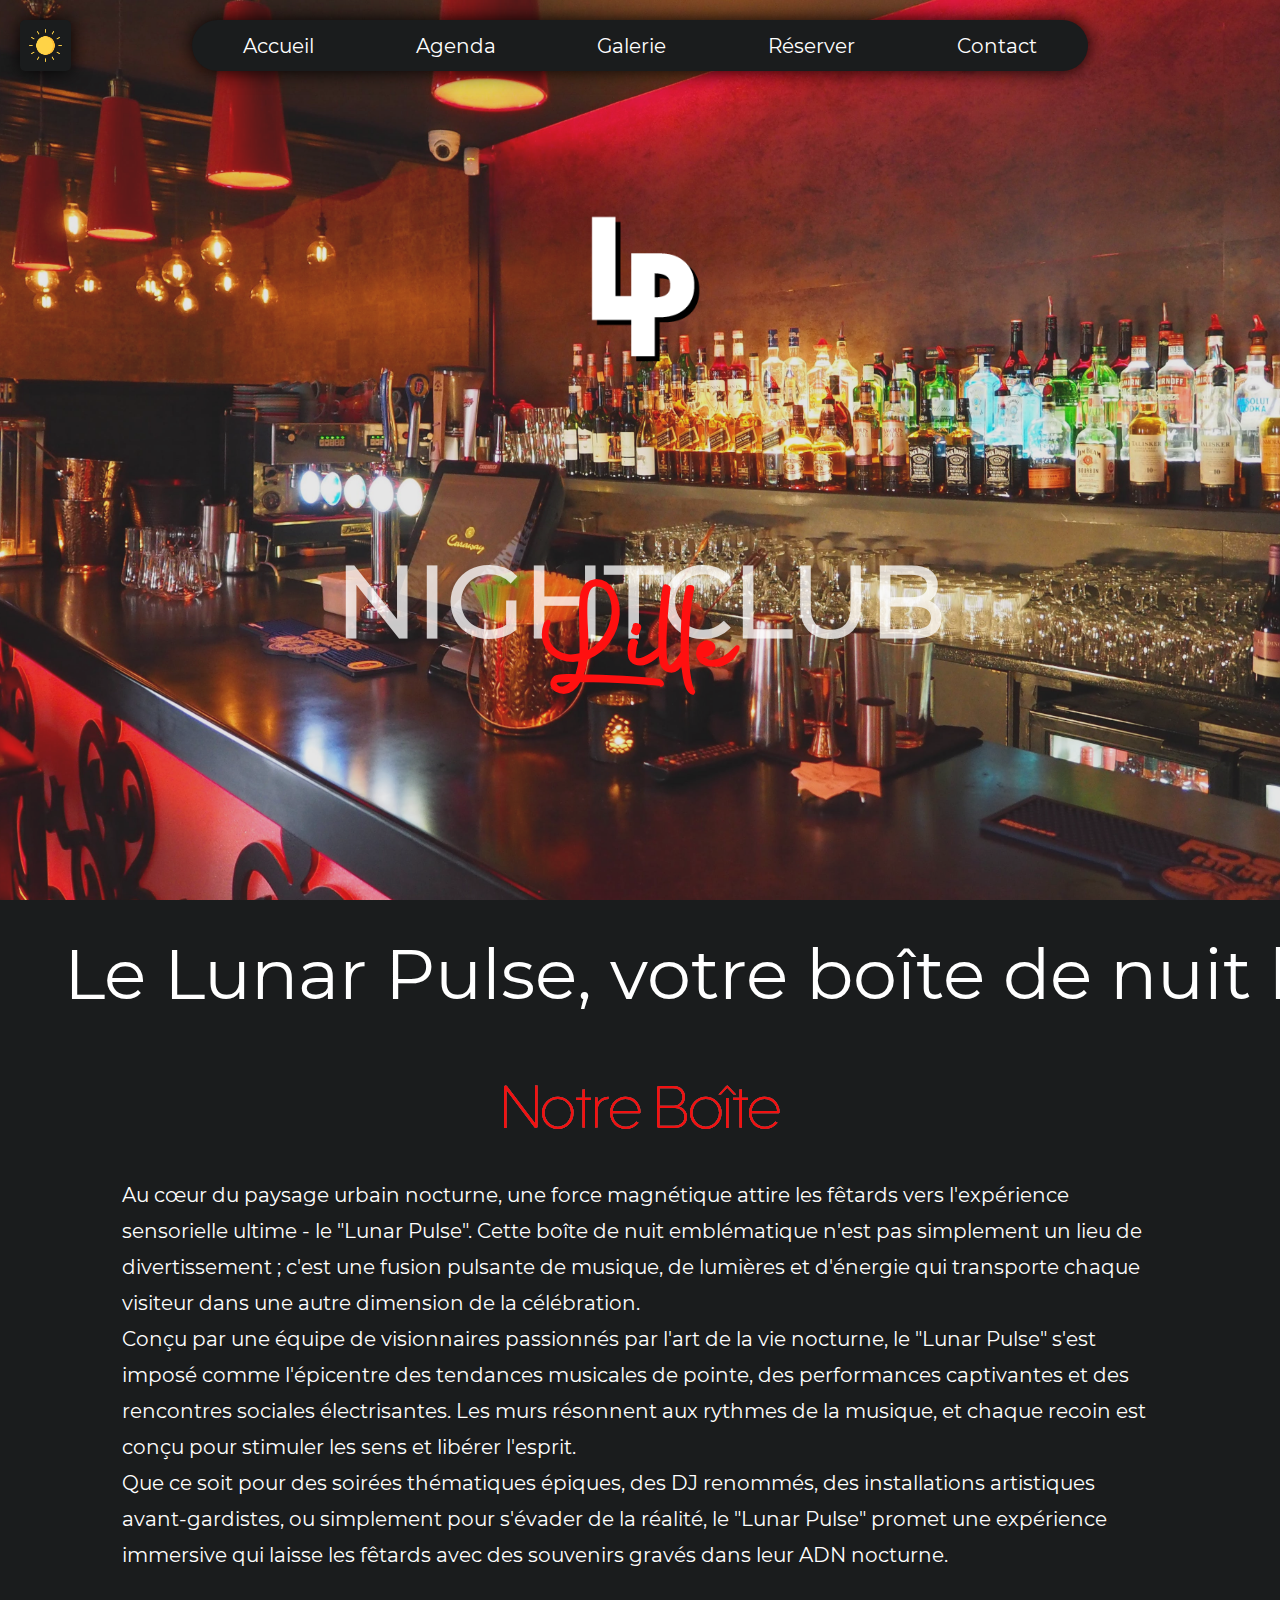
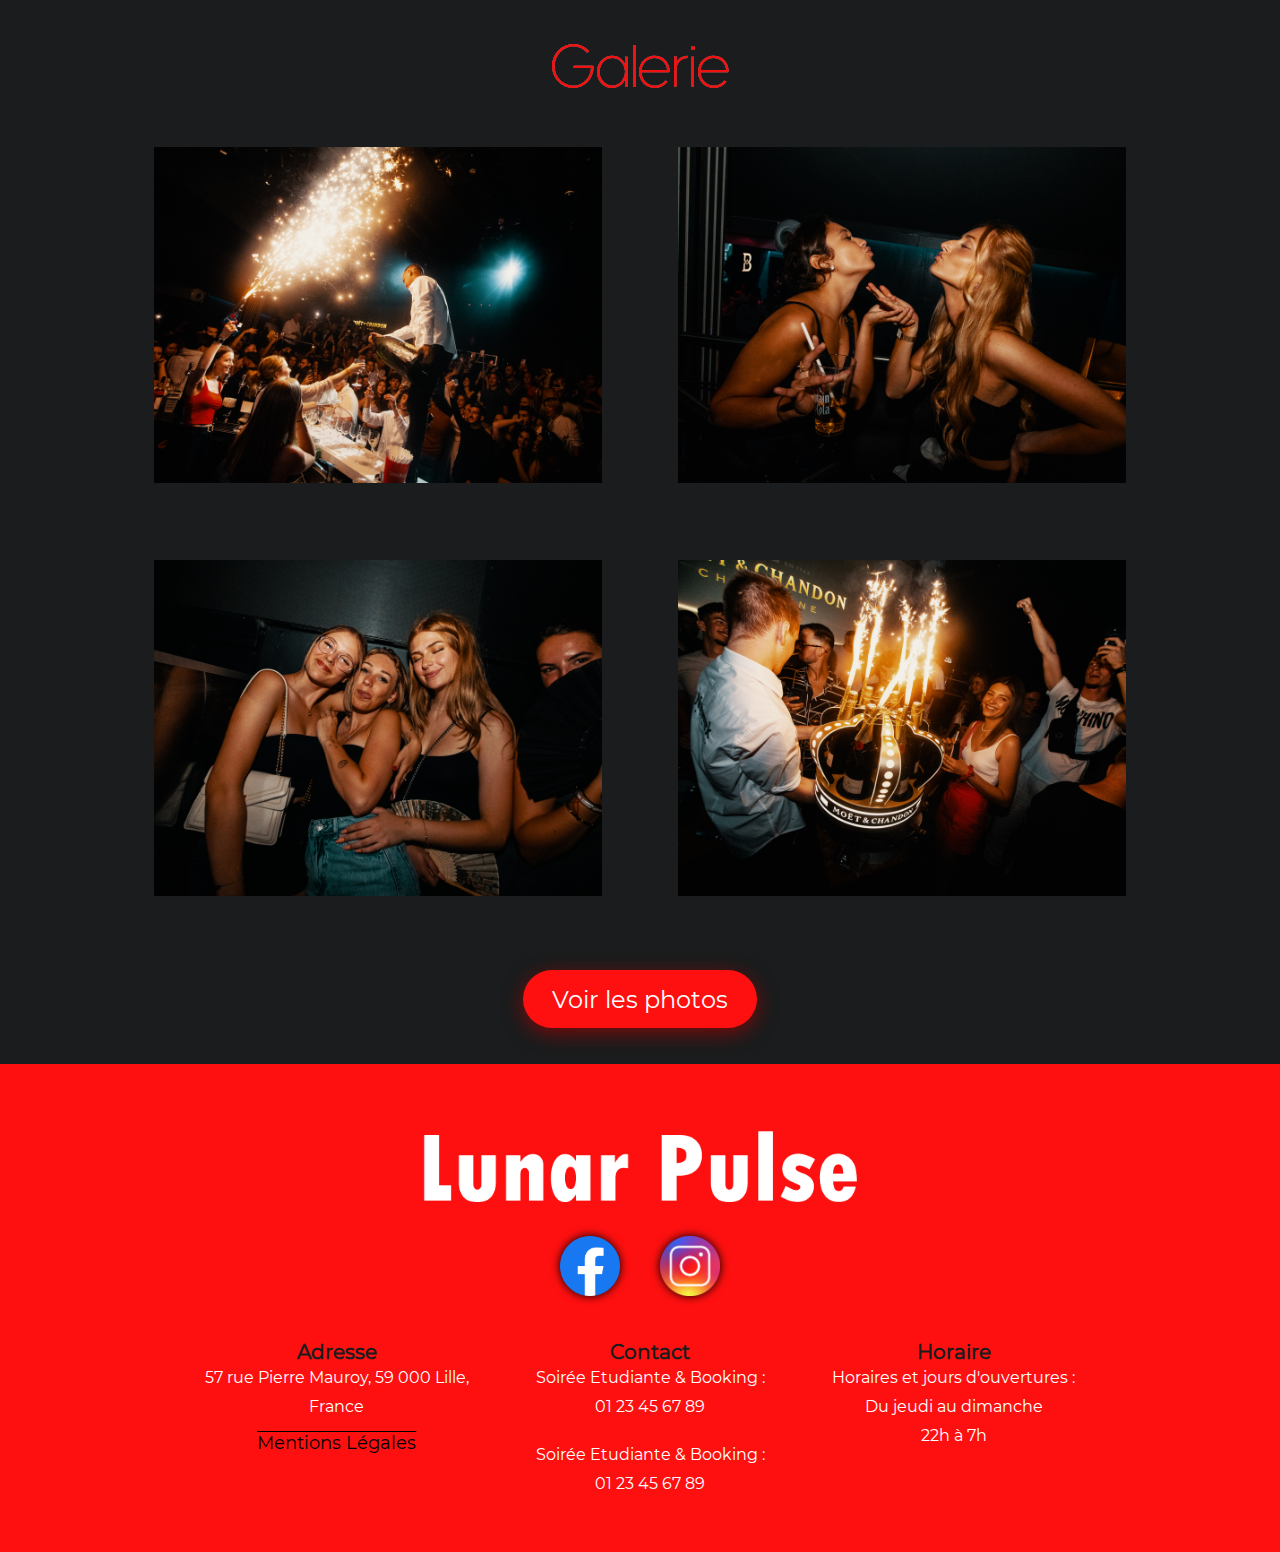
==== commit 7c951c1d: "second commit" ====
--- a/index.html
+++ b/index.html
@@ -38,13 +38,12 @@
         </nav>
 
         <nav class="navBar">
-            <img src="ressources/design/logoNameWhite2.png" alt="Notre logo" class="navBarLogo">
-            <div class="navBarLinks">
-                <li><a class="navBarA" href="index.html">Accueil</li></a>
-                <li><a class="navBarA" href="agenda.html">Agenda</a></li>
-                <li><a class="navBarA" href="galerie.html">Galerie Photos</a></li>
-                <li><a class="navBarA" href="reserver.html">Réserver</a></li>
-                <li><a class="navBarA" href="contact.html">Contact</a></li>
+            <div class="navBarLinks backgroundColor">
+                <li><a class="navBarA text" href="index.html">Accueil</li></a>
+                <li><a class="navBarA text" href="agenda.html">Agenda</a></li>
+                <li><a class="navBarA text" href="galerie.html">Galerie</a></li>
+                <li><a class="navBarA text" href="reserver.html">Réserver</a></li>
+                <li><a class="navBarA text" href="contact.html">Contact</a></li>
             </div>
         </nav>
 
@@ -122,19 +121,21 @@
             <a href="https://instagram.com"><img src="ressources/img/instagram.png" alt="Voir notre instagram"
                     width="60px"></a>
         </div>
-        <div class="reseauxContent">
-            <h3 class="reseauxTitle">Adresse</h3>
-            <p class="reseauxText">57 rue Pierre Mauroy, 59 000 Lille, <br>France</p>
-            <a href="mentions.html" class="mentionsButton">Mentions Légales</a>
-        </div>
-        <div class="reseauxContent">
-            <h3 class="reseauxTitle">Contact</h3>
-            <p class="reseauxText">Soirée Etudiante & Booking : <br> 01 23 45 67 89</p><br>
-            <p class="reseauxText">Soirée Etudiante & Booking : <br> 01 23 45 67 89</p>
-        </div>
-        <div class="reseauxContent">
-            <h3 class="reseauxTitle">Horaire</h3>
-            <p class="reseauxText">Horaires et jours d'ouvertures : <br>Du jeudi au dimanche <br> 22h à 7h</p>
+        <div class="reseauxContentBigDiv">
+            <div class="reseauxContent">
+                <h3 class="reseauxTitle">Adresse</h3>
+                <p class="reseauxText">57 rue Pierre Mauroy, 59 000 Lille, <br>France</p>
+                <a href="mentions.html" class="mentionsButton">Mentions Légales</a>
+            </div>
+            <div class="reseauxContent">
+                <h3 class="reseauxTitle">Contact</h3>
+                <p class="reseauxText">Soirée Etudiante & Booking : <br> 01 23 45 67 89</p><br>
+                <p class="reseauxText">Soirée Etudiante & Booking : <br> 01 23 45 67 89</p>
+            </div>
+            <div class="reseauxContent">
+                <h3 class="reseauxTitle">Horaire</h3>
+                <p class="reseauxText">Horaires et jours d'ouvertures : <br>Du jeudi au dimanche <br> 22h à 7h</p>
+            </div>
         </div>
     </footer>
 
--- a/style.css
+++ b/style.css
@@ -276,7 +276,7 @@
 }
 
 .main{
-    width: 100vw;
+    width: 100%;
 }
 
 .mainContent{
@@ -295,14 +295,14 @@
     justify-content: flex-start;
     align-items: center;
     background-color: #ff1010;
-    width: 100vw;
+    width: 100%;
     padding: 6vh;
 }
 
 .reseauxFooter{
     display: flex;
     flex-direction: row;
-    width:100vw;
+    width:100%;
     justify-content: center;
     align-items: center;
     gap: 40px;
@@ -402,7 +402,7 @@
     
     
     .text {
-        font-size: 24px;
+        font-size: 20px;
         line-height: 1.8;
         margin-top: 3vh;
     }
@@ -413,7 +413,7 @@
         border-radius: 50px;
         padding: 0.6em 1.2em;
         color: #fff;
-        font-size: 30px;
+        font-size: 24px;
         margin-top: 3vh;
         box-shadow: 0px 5px 20px #7c0a0a;
     }
@@ -450,7 +450,7 @@
     }
     
     .main{
-        width: 100vw;
+        width: 100%;
     }
     
     .mainContent{
@@ -468,6 +468,10 @@
         text-align: center;
         line-height: 1.8;
         font-size: 20px;
+    }
+
+    .logoFooter{
+        width: 30%;
     }
     
     .reseauxTitle{
@@ -492,8 +496,9 @@
     .toggleMode{
         width: 5vw;
         height: 5vw;
-        top: 20px;
-        left: 20px;
+        position: fixed;
+        bottom: 20px;
+        right: 20px;
         z-index: 10;
     }
 
@@ -534,32 +539,39 @@
 
     .navBar{
         position: absolute;
-        width: 100vw;
-        height: 10vh;
+        width: 100%;
+        display: flex;
+        flex-direction: column;
+        z-index: 10;
+    }
+
+    .navBarLinks{
         display: flex;
         flex-direction: row;
         justify-content: space-around;
         align-items: center;
-        top:0;
-        z-index: 10;
-    }
-
-    .navBarLinks{
-        display: flex;
-        flex-direction: row;
-        justify-content: center;
-        align-items: center;
-        gap:2vw;
-    }
-    
-    .navBarLogo{
-        width: 20vw;
+        width: 70vw;
+        margin: 0 auto;
+        border-radius: 500px;
+        height: 5vw;
+        position: absolute;
+        top: 20px;
+        left: 50%;
+        transform: translateX(-50%);
+        box-shadow: 0px 0px 20px;
     }
     
     .navBarA{
         color: #fff;
-        font-weight: 600;
         font-size: 20px;
+        height: 100%;
+        width: 100%;
+        border-radius: 50px;
+        transition: .2s ease-in-out;
+    }
+
+    .navBarA:hover{
+        color: #ff1010;
     }
 
     /** Common Styles **/
@@ -604,17 +616,17 @@
         padding: 0.6em 1.2em;
         color: #fff;
         font-size: 24px;
-        margin: 10% auto;
+        margin: 5% auto;
         box-shadow: 0px 5px 20px #7c0a0a;
     }
     
     .bigTitle{
-        font-size: 40px;
+        font-size: 50px;
         color: #ff1010;
         font-family: 'Utendo';
         letter-spacing: 2px;
         display: inline-block;
-        margin-top: 3vh;
+        margin-top: 16vh;
         position: relative;
     }
     .bigTitle::after{
@@ -640,7 +652,7 @@
     }
     
     .main{
-        width: 100vw;
+        width: 100%;
     }
     
     .mainContent{
@@ -659,14 +671,18 @@
         justify-content: flex-start;
         align-items: center;
         background-color: #ff1010;
-        width: 100vw;
+        width: 100%;
         padding: 6vh;
     }
+
+    .logoFooter{
+        width: 30%;
+    }
     
     .reseauxFooter{
         display: flex;
         flex-direction: row;
-        width:100vw;
+        width:100%;
         justify-content: center;
         align-items: center;
         gap: 40px;
@@ -711,27 +727,14 @@
 
 @media only screen and (min-width: 1200px) {
     .toggleMode{
-        width: 14vw;
-        height: 14vw;
-        border: none;
-        cursor: pointer;
-        position: absolute;
-        top: 20px;
-        left: 20px;
+        width: 4vw;
+        height: 4vw;
+        position: fixed;
+        bottom: 20px;
+        right: 20px;
         z-index: 10;
-        border-radius: 5px;
-        background-color: #1A1C1D;
-        box-shadow: 0px 0px 20px ;
-        padding: 0.7em;
-    }
-    
-    .toggleMode img{
-        width: 100%;
-        height: 100%;
-        pointer-events: none;
-    }
-    
-    
+    }
+
     /** Animation Reveal **/
     
     .revealOne{
@@ -758,116 +761,52 @@
     
     
     .boxBurger{
-        width: 14vw;
-        height: 14vw;
-        border: none;
-        cursor: pointer;
-        position: fixed;
+        display: none;
+    }  
+    
+    .sideNav {
+        display: none;
+    }
+    
+    /** Nav **/
+
+    .navBar{
+        position: absolute;
+        width: 100%;
+        display: flex;
+        flex-direction: column;
+        z-index: 10;
+    }
+
+    .navBarLinks{
+        display: flex;
+        flex-direction: row;
+        justify-content: space-around;
+        align-items: center;
+        width: 70vw;
+        margin: 0 auto;
+        border-radius: 500px;
+        height: 4vw;
+        position: absolute;
         top: 20px;
-        right: 20px;
-        z-index: 100;
-        border-radius: 5px;
-        background-color: #1A1C1D;
-        box-shadow: 0px 0px 20px ;
-    }
-    
-    
-    .containerLinesBurger{
-        width: 60%;
-        height: 60%;
-        position: absolute;
-        top:50%;
         left: 50%;
-        transform: translate(-50%, -50%);
-        pointer-events: none;
-    }
-    
-    .lineBurger{
-        border-radius: 50px;
-        width: 100%;
-        height: 10%;
-        background-color: #fff;
-        position: absolute;
-    }
-    
-    .lineBurger:nth-child(1){
-        top:0px;
-        left: 0px;
-        transform: rotate(0deg);
-        transition: transform 0.4s ease-in-out, top 0.4s ease-in-out;
-    }
-    
-    .lineBurger:nth-child(2){
-        top:50%;
-        left: 50%;
-        transform: translate(-50%, -50%);
-        opacity: 1;
-        transition: 0.2s 0.2s ease-in-out;
-    }
-    
-    .lineBurger:nth-child(3){
-        bottom:0px;
-        left:0px;
-        transform:rotate(0deg);
-        transition: transform 0.4s ease-in-out, bottom 0.4s  ease-in-out;
-    }
-    
-    .boxBurger.active{
-        background-color: #fff;
-    }
-    
-    .boxBurger.active .lineBurger{
-        background-color: #1A1C1D;
-    }
-    
-    .boxBurger.active .lineBurger:nth-child(1){
-        top:calc(50% - 5%);
-        transform: rotate(45deg) ;
-        transition: top 0.4s ease-in-out, left 0.4s ease-in-out, transform  0.4s ease-in-out;
-    }
-    
-    .boxBurger.active .lineBurger:nth-child(2){
-        opacity: 0;
-        transition: 0s ease-in-out;
-    
-    }
-    
-    .boxBurger.active .lineBurger:nth-child(3){
-        bottom:calc(50% - 5%);
-        transform: rotate(-45deg) ;
-        transition: top 0.4s 0.4s ease-in-out, left 0.4s ease-in-out, transform 0.4s ease-in-out;
-    }
-    
-    .sideNav {
+        transform: translateX(-50%);
+        box-shadow: 0px 0px 20px;
+    }
+    
+    .navBarA{
+        color: #fff;
+        font-size: 20px;
         height: 100%;
         width: 100%;
-        position: fixed;
-        left: 0;
-        top: -100%;
-        background-color: #000000;
-        transition: top 0.3s ease;
-        z-index: 99;
-    }
-    
-    .burgerList {
-        display: flex;
-        flex-direction: column;
-        justify-content: center;
-        align-items: center;
-        gap: 8%;
-        height: 100%;
-    }
-    
-    .burgerA {
-        font-size: 30px;
-        color: #ffffff;
-    }
-    
-    
-    .sideNav.active {
-        top: 0;
-    }
-    
+        border-radius: 50px;
+        transition: .2s ease-in-out;
+    }
+
+    .navBarA:hover{
+        color: #ff1010;
+    }
+
     /** Common Styles **/
     
     .title{
@@ -898,9 +837,10 @@
     
     .text {
         color: #fff;
+        margin: 3vh auto 0 auto;
+        width: 90%;
         font-size: 20px;
         line-height: 1.8;
-        margin-top: 3vh;
     }
     
     .button {
@@ -910,17 +850,17 @@
         padding: 0.6em 1.2em;
         color: #fff;
         font-size: 24px;
-        margin: 10% auto;
+        margin: 4vh auto;
         box-shadow: 0px 5px 20px #7c0a0a;
     }
     
     .bigTitle{
-        font-size: 40px;
+        font-size: 60px;
         color: #ff1010;
         font-family: 'Utendo';
         letter-spacing: 2px;
         display: inline-block;
-        margin-top: 3vh;
+        margin-top: 18vh;
         position: relative;
     }
     .bigTitle::after{
@@ -946,11 +886,11 @@
     }
     
     .main{
-        width: 100vw;
+        width: 100%;
     }
     
     .mainContent{
-        width: 90vw;
+        width: 90%;
         margin: auto;
         display: flex;
         flex-direction: column;
@@ -962,33 +902,35 @@
     .footer{
         display: flex;
         flex-direction: column;
-        justify-content: flex-start;
+        align-items:center;
+        justify-content: center;
+        background-color: #ff1010;
+        width: 100%;
+    }
+
+    .logoFooter{
+        width: 40%;
+    }
+        
+    .reseauxFooter a {
+        filter: drop-shadow(0px 0px 5px #000);
+    }
+    
+    .reseauxContentBigDiv{
+        display: flex;
+        flex-direction: row;
+        width: 80%;
+        justify-content: space-around;
+        align-items: flex-start;
+    }
+
+    .reseauxContent{
+        display: flex;
+        flex-direction: column;
+        justify-content: flex-end;
         align-items: center;
-        background-color: #ff1010;
-        width: 100vw;
-        padding: 6vh;
-    }
-    
-    .reseauxFooter{
-        display: flex;
-        flex-direction: row;
-        width:100vw;
-        justify-content: center;
-        align-items: center;
-        gap: 40px;
-        margin: 20px;
-    }
-    
-    .reseauxFooter a {
-        filter: drop-shadow(0px 0px 5px #000)
-    }
-    
-    .reseauxContent{
-        display: flex;
-        flex-direction: column;
-        justify-content: flex-start;
-        align-items: center;
-        margin-top: 20px;
+        margin-right: 2px solid #fff;
+
     }
     
     .reseauxText{
@@ -998,6 +940,8 @@
         font-size: 16px;
     }
     
+
+
     .reseauxTitle{
         color: #1A1C1D;
         font-size: 20px;
--- a/styleindex.css
+++ b/styleindex.css
@@ -1,19 +1,19 @@
 /** Home Section **/
 
 .home {
-    width: 100vw;
+    width: 100%;
     height: 100vh;
     background-color: #000;
 }
 
 [class^='imgSlider'] {
     position: absolute;
-    width: 100vw;
+    width: 100%;
     height: 100vh;
     object-fit: cover;
     object-position: center;
     filter: contrast(80%);
-    left: -100vw;
+    left: -100%;
     z-index: 0;
     transition: left .5s ease-in-out;
 }
@@ -54,7 +54,7 @@
 /** Accueil Texte Contenu **/
 
 .accueilContent {
-    width: 100vw;
+    width: 100%;
     display: flex;
     flex-direction: column;
     justify-content: center;
@@ -78,7 +78,7 @@
 
 @keyframes LeftToRight {
     0% {
-        transform: translateX(100vw)
+        transform: translateX(100%)
     }
 
     100% {
@@ -286,7 +286,7 @@
     width: 90vw;
     object-fit: cover;
     object-position: center;
-    margin: 3vh;
+    margin: 3%;
 }
 
 
@@ -319,8 +319,6 @@
     }
 
 
-
-
     /** Glitched Title **/
 
 
@@ -339,27 +337,26 @@
         flex-direction: row;
         flex-wrap: wrap;
         justify-content: center;
-        margin: 5vh;
+        gap: 5%;
     }
 
     .galleryItem {
-        width: 40vw;
-        margin: 2vh;
+        width: 50vw;
     }
 }
 
 @media only screen and (min-width: 992px) and (max-width: 1199px) {
     .homeLogoImg {
         position: absolute;
-        top: 5%;
+        top: 10%;
         left: 50%;
-        width: 35%;
+        width: 30%;
         transform: translateX(-50%);
         filter: drop-shadow(5px 5px 0px #000);
     }
 
     .homeText p {
-        top: 50%;
+        top: 60%;
         transform: translateX(-50%);
         font-size: 60px;
     }
@@ -379,7 +376,7 @@
     .glitchedAnim,
     .invisibleText {
         font-family: 'Utendo', sans-serif;
-        font-size: 50px;
+        font-size: 60px;
         color: #ff1010;
     }
 
@@ -390,54 +387,50 @@
         flex-direction: row;
         flex-wrap: wrap;
         justify-content: center;
-        margin: 5vh;
     }
 
     .galleryItem {
         width: 40vw;
-        margin: 2vh;
-    }
-}
-
-
-
-@media only screen and (min-width: 992px) and (max-width: 1199px) {
+        margin: 4vh 4vh 0 4vh;
+    }
+}
+
+@media only screen and (min-width: 1200px) {
     .homeLogoImg {
         position: absolute;
-        top: 5%;
+        top: 20%;
         left: 50%;
-        width: 25%;
+        width: 15%;
         transform: translateX(-50%);
         filter: drop-shadow(5px 5px 0px #000);
     }
 
     .homeText p {
-        top: 50%;
-        transform: translateX(-50%);
-        font-size: 60px;
+        top: 60%;
+        transform: translateX(-50%);
+        font-size: 100px;
     }
 
     .homeText p::after {
-        font-size: 80px;
+        font-size: 120px;
     }
 
     /** Accueil Texte Contenu **/
 
+    .infiniteText{
+        height: 120px;
+    }
+
     .txt {
-        font-size: 45px;
-    }
-
-
-
+        font-size: 70px;
+    }
 
     /** Glitched Title **/
-
-
 
     .glitchedAnim,
     .invisibleText {
         font-family: 'Utendo', sans-serif;
-        font-size: 50px;
+        font-size: 60px;
         color: #ff1010;
     }
 
@@ -448,62 +441,11 @@
         flex-direction: row;
         flex-wrap: wrap;
         justify-content: center;
-        margin: 5vh;
     }
 
     .galleryItem {
-        width: 40vw;
-        margin: 2vh;
-    }
-}
-
-@media only screen and (min-width: 992px) and (max-width: 1199px) {
-    .homeLogoImg {
-        position: absolute;
-        top: 5%;
-        left: 50%;
-        width: 35%;
-        transform: translateX(-50%);
-        filter: drop-shadow(5px 5px 0px #000);
-    }
-
-    .homeText p {
-        top: 50%;
-        transform: translateX(-50%);
-        font-size: 60px;
-    }
-
-    .homeText p::after {
-        font-size: 80px;
-    }
-
-    /** Accueil Texte Contenu **/
-
-    .txt {
-        font-size: 45px;
-    }
-
-    /** Glitched Title **/
-
-    .glitchedAnim,
-    .invisibleText {
-        font-family: 'Utendo', sans-serif;
-        font-size: 50px;
-        color: #ff1010;
-    }
-
-    /** Glitched Title End **/
-
-    .gallery {
-        display: flex;
-        flex-direction: row;
-        flex-wrap: wrap;
-        justify-content: center;
-        margin: 5vh;
-    }
-
-    .galleryItem {
-        width: 40vw;
-        margin: 2vh;
-    }
-}+        width: 35vw;
+    }
+}
+
+
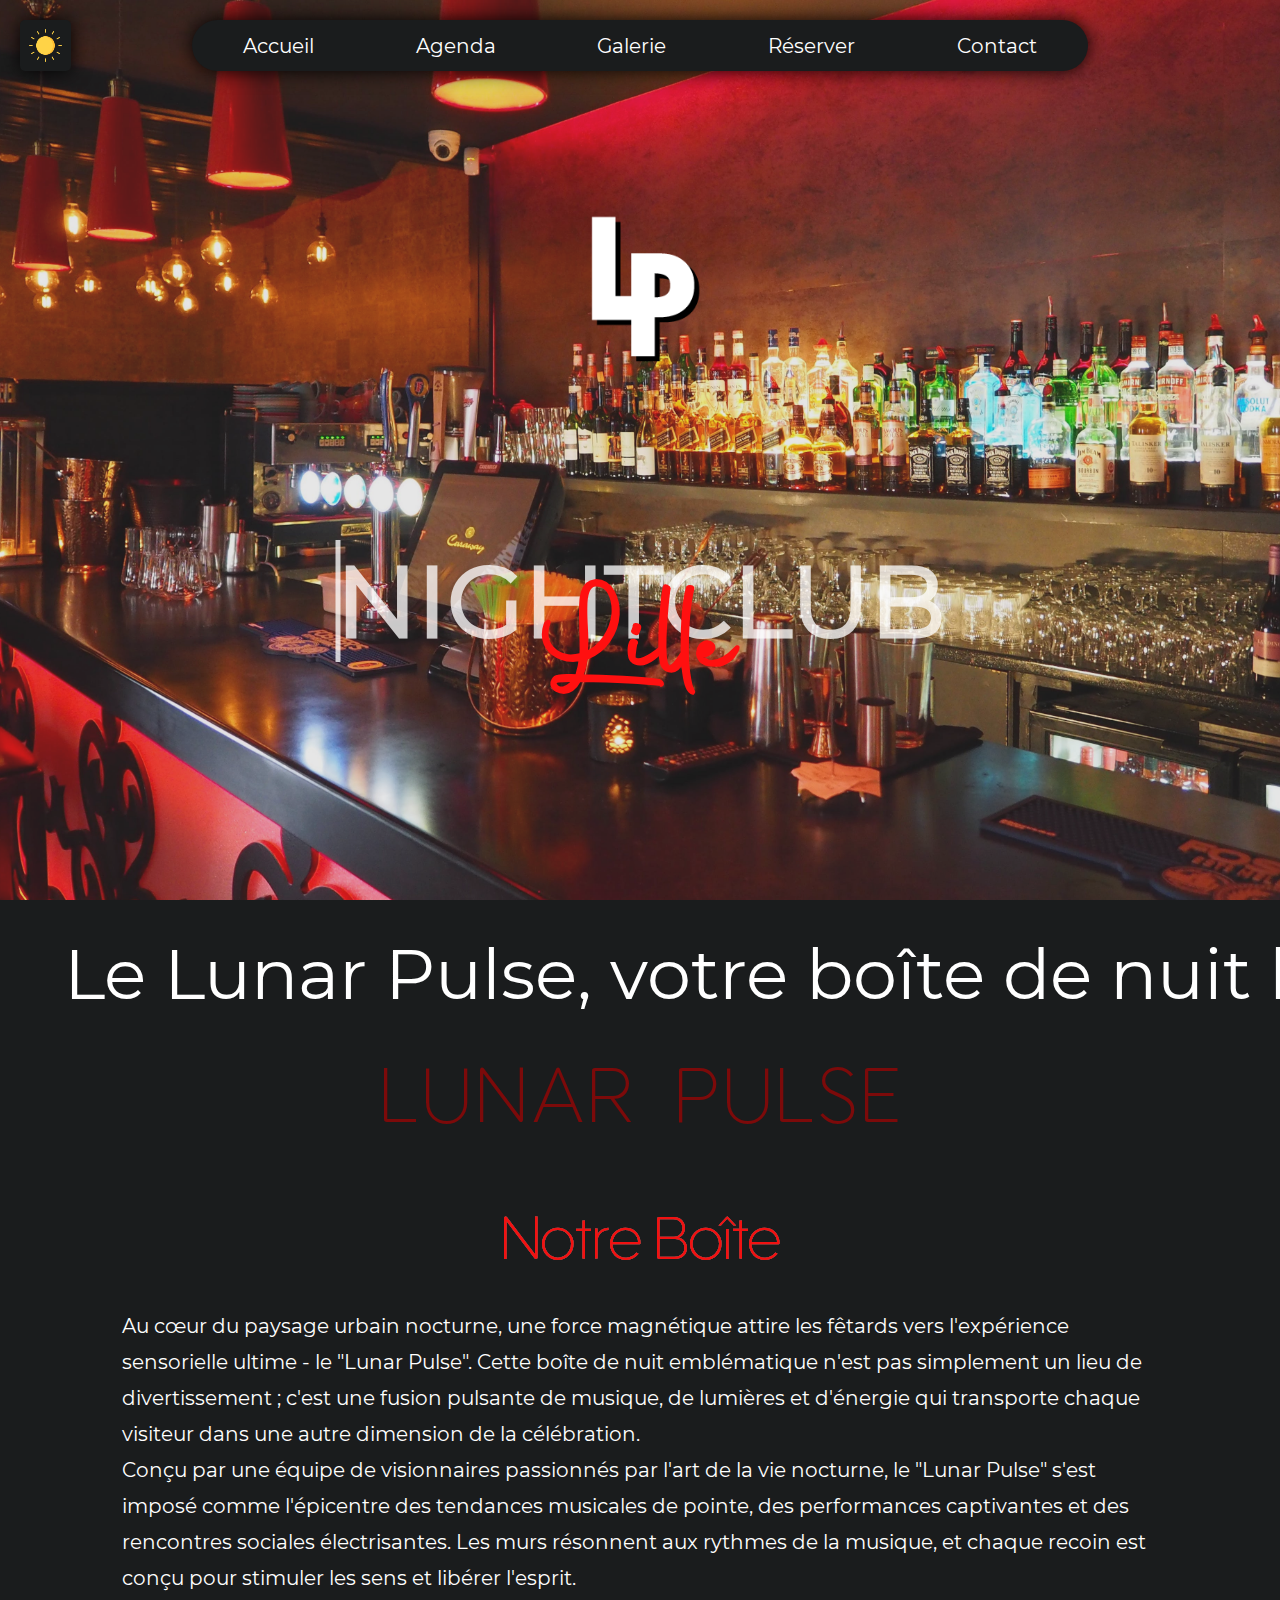
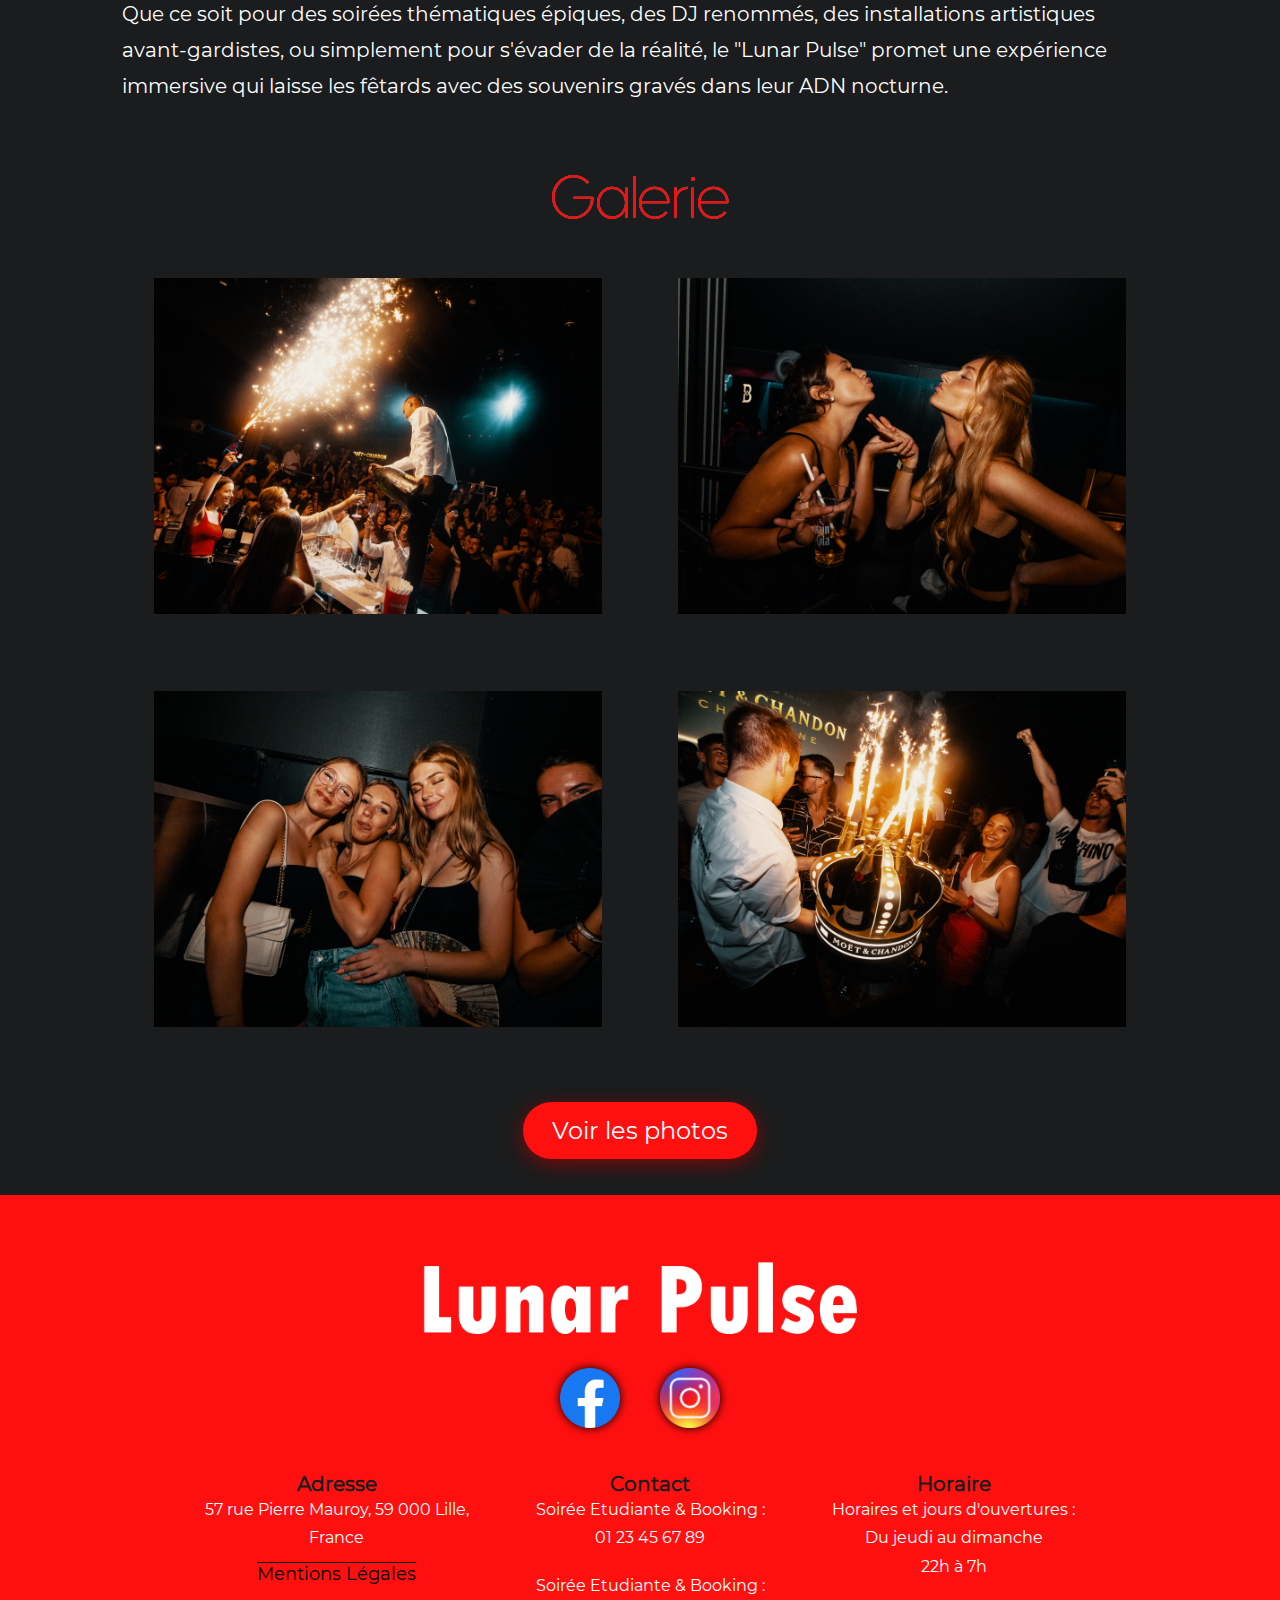
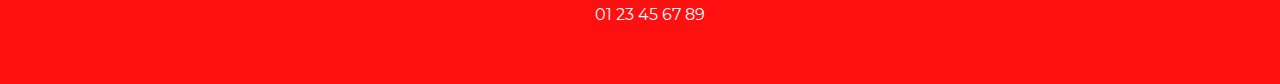
==== commit b7743676: "third commit" ====
--- a/index.html
+++ b/index.html
@@ -11,6 +11,21 @@
 </head>
 
 <body>
+    <div class="loader">
+        <div class="loaderWord">
+            <span class="lettre">C</span>
+            <span class="lettre">H</span>
+            <span class="lettre">A</span>
+            <span class="lettre">R</span>
+            <span class="lettre">G</span>
+            <span class="lettre">E</span>
+            <span class="lettre">M</span>
+            <span class="lettre">E</span>
+            <span class="lettre">N</span>
+            <span class="lettre">T</span>
+        </div>
+        <div class="loaderAnim"></div>
+    </div>
 
 
     <header class="burgerMenu">
@@ -59,7 +74,9 @@
             <img src="ressources/design/miniLogoWhite.png" alt="Notre logo" class="homeLogoImg">
         </div>
         <div class="homeText">
-            <p>NIGHTCLUB</p>
+            <p>
+                NIGHTCLUB
+            </p>
         </div>
     </section>
 
@@ -67,6 +84,21 @@
 
         <div class="infiniteText">
             <p class="txt text">Le Lunar Pulse, votre boîte de nuit lilloise ouverte du jeudi au dimanche.&nbsp</p>
+        </div>
+
+        <div class="containerWavyText">
+            <span>L</span>
+            <span>U</span>
+            <span>N</span>
+            <span>A</span>
+            <span>R</span>
+            <span>&nbsp</span>
+            <span>&nbsp</span>
+            <span>P</span>
+            <span>U</span>
+            <span>L</span>
+            <span>S</span>
+            <span>E</span>
         </div>
 
         <div class="textContent">
--- a/style.css
+++ b/style.css
@@ -29,6 +29,104 @@
 }
 
 .navBar{
+    display: none;
+}
+
+
+/** Loader **/
+
+.loader {
+    position: absolute;
+    width: 100%;
+    height: 100%;
+    background: #000;
+    display: flex; 
+    flex-direction: column;
+    justify-content: center;
+    align-items: center;
+    z-index: 1000;
+    gap:10vh;
+
+}
+
+.loaderAnim{
+    width: 15vh;
+    height: 15vh;
+    border-radius: 50%;
+    border-top: 5px solid #ff1010;
+    border-bottom: 5px solid #ff1010;
+    border-left: 5px solid #000000 ;
+    border-right: 5px solid #000000 ;
+    animation: rotateLoader 0.8s infinite;
+}
+
+.lettre {
+    color: #484848;
+    overflow: hidden;
+    font-family:Verdana, Geneva, Tahoma, sans-serif;
+    font-size: 20px;
+    letter-spacing: 15px;
+    margin-bottom: 150px;
+    animation: flash 1.2s linear infinite;
+}
+
+@keyframes rotateLoader {
+    0%{
+        transform: rotate(0deg);
+    }
+    100%{
+        transform: rotate(360deg);
+    }
+}
+
+@keyframes flash {
+    0% {
+        color: #ff1010;
+        text-shadow: 0 0 7px #ff1010;
+    }
+    90% {
+        color: #484848;
+        text-shadow: none;
+    }
+    100% {
+        color: #ff1010;
+        text-shadow: 0 0 7px #ff1010;
+    }
+}
+
+.lettre:nth-child(1){
+    animation-delay: 0.1s;
+}
+.lettre:nth-child(2){
+    animation-delay: 0.2s;
+}
+.lettre:nth-child(3){
+    animation-delay: 0.3s;
+}
+.lettre:nth-child(4){
+    animation-delay: 0.4s;
+}
+.lettre:nth-child(5){
+    animation-delay: 0.5s;
+}
+.lettre:nth-child(6){
+    animation-delay: 0.6s;
+}
+.lettre:nth-child(7){
+    animation-delay: 0.7s;
+}
+.lettre:nth-child(8){
+    animation-delay: 0.8s;
+}
+.lettre:nth-child(9){
+    animation-delay: 0.9s;
+}
+.lettre:nth-child(10){
+    animation-delay: 1s;
+}
+
+.fondu-out {
+    z-index: -10;
     display: none;
 }
 
@@ -347,9 +445,8 @@
     .toggleMode{
         width: 6vw;
         height: 6vw;
-
-    }
-    
+    }
+
     /** MenuBurger **/
     
     
@@ -500,6 +597,10 @@
         bottom: 20px;
         right: 20px;
         z-index: 10;
+    }
+
+    .lettre{
+        font-size: 60px;
     }
 
     /** Animation Reveal **/
@@ -570,9 +671,6 @@
         transition: .2s ease-in-out;
     }
 
-    .navBarA:hover{
-        color: #ff1010;
-    }
 
     /** Common Styles **/
     
@@ -733,6 +831,10 @@
         bottom: 20px;
         right: 20px;
         z-index: 10;
+    }
+
+    .lettre{
+        font-size: 80px;
     }
 
     /** Animation Reveal **/
@@ -803,9 +905,6 @@
         transition: .2s ease-in-out;
     }
 
-    .navBarA:hover{
-        color: #ff1010;
-    }
 
     /** Common Styles **/
     
--- a/styleindex.css
+++ b/styleindex.css
@@ -51,6 +51,44 @@
     transform: translate(-50%)
 }
 
+/** Wavy Text **/
+
+.containerWavyText span{
+    position: relative;
+    animation: waves 2s ease-in-out infinite;
+    font-size: 6vw;
+    color: #7c0a0a;
+    font-family: 'Utendo';
+}
+
+.containerWavyText{
+    margin-top: 3vW;
+}
+
+
+.containerWavyText span:nth-child(2){animation-delay: 0.1s;}
+.containerWavyText span:nth-child(3){animation-delay: 0.2s;}
+.containerWavyText span:nth-child(4){animation-delay: 0.3s;}
+.containerWavyText span:nth-child(5){animation-delay: 0.4s;}
+.containerWavyText span:nth-child(6){animation-delay: 0.5s;}
+.containerWavyText span:nth-child(7){animation-delay: 0.5s;}
+.containerWavyText span:nth-child(8){animation-delay: 0.5s;}
+.containerWavyText span:nth-child(9){animation-delay: 0.6s;}
+.containerWavyText span:nth-child(10){animation-delay: 0.7s;}
+.containerWavyText span:nth-child(11){animation-delay: 0.8s;}
+.containerWavyText span:nth-child(12){animation-delay: 0.9s;}
+
+@keyframes waves {
+    0%, 100%{
+        bottom: 20px;
+        color:#ff1010;
+    }
+    10%, 90%{
+        bottom: 0px;
+        color: #7c0a0a;
+    }
+}
+
 /** Accueil Texte Contenu **/
 
 .accueilContent {
@@ -411,9 +449,36 @@
         font-size: 100px;
     }
 
+    .homeText p::before{
+        content: "NIGHTCLUB";
+        position: absolute;
+        width: 0%;
+        height: 100%;
+        overflow: hidden;
+        border-right: 5px solid #ffffffc2;
+        transition: 1s ease-in-out;
+    }
+
+    .homeText p:hover::before{
+        width: 100%;
+        color:#7c0a0a;
+        border-right: 5px solid #7c0a0a;
+        filter: drop-shadow(0 0 20px #ff1010);
+    }
+
+    .homeText p:hover::after{
+        color:#fff
+    }
+
     .homeText p::after {
         font-size: 120px;
-    }
+        transition: 1s ease-in-out;
+    }
+
+    /** Wavy Text */
+
+
+
 
     /** Accueil Texte Contenu **/
 
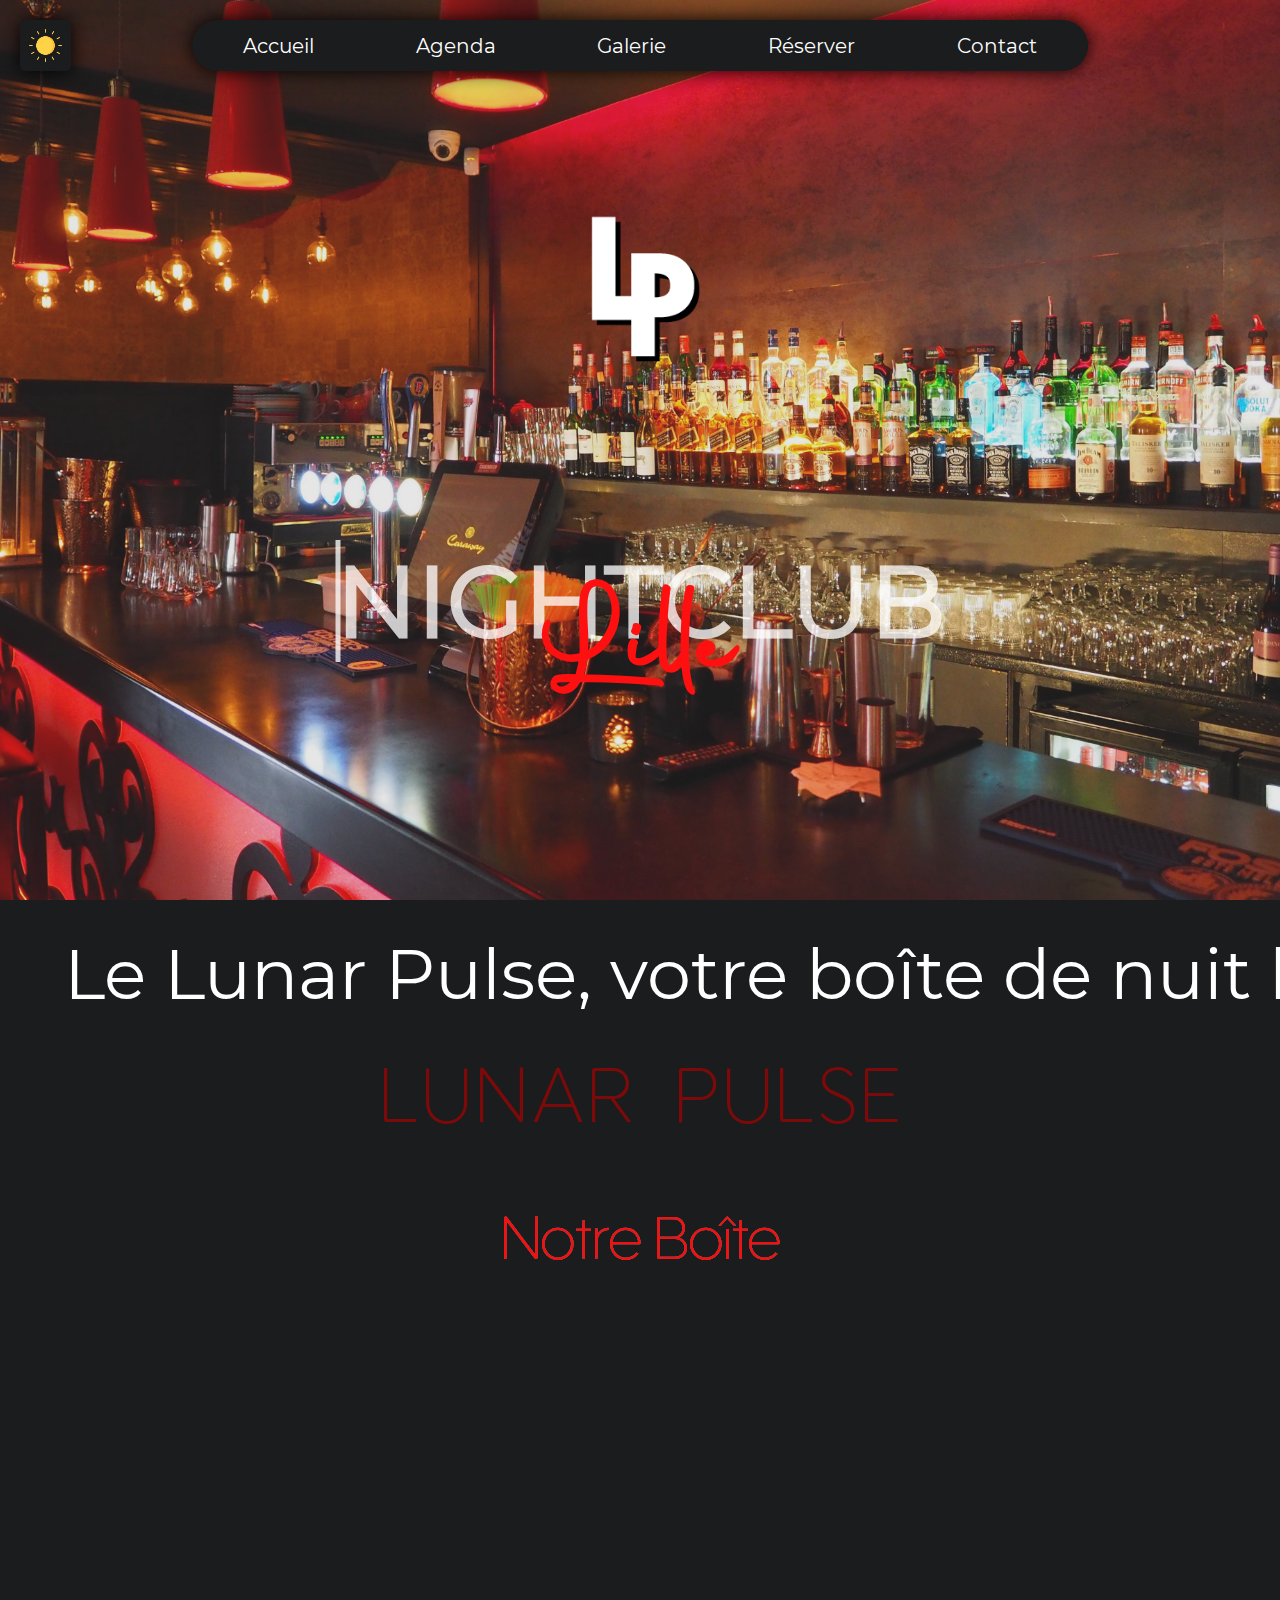
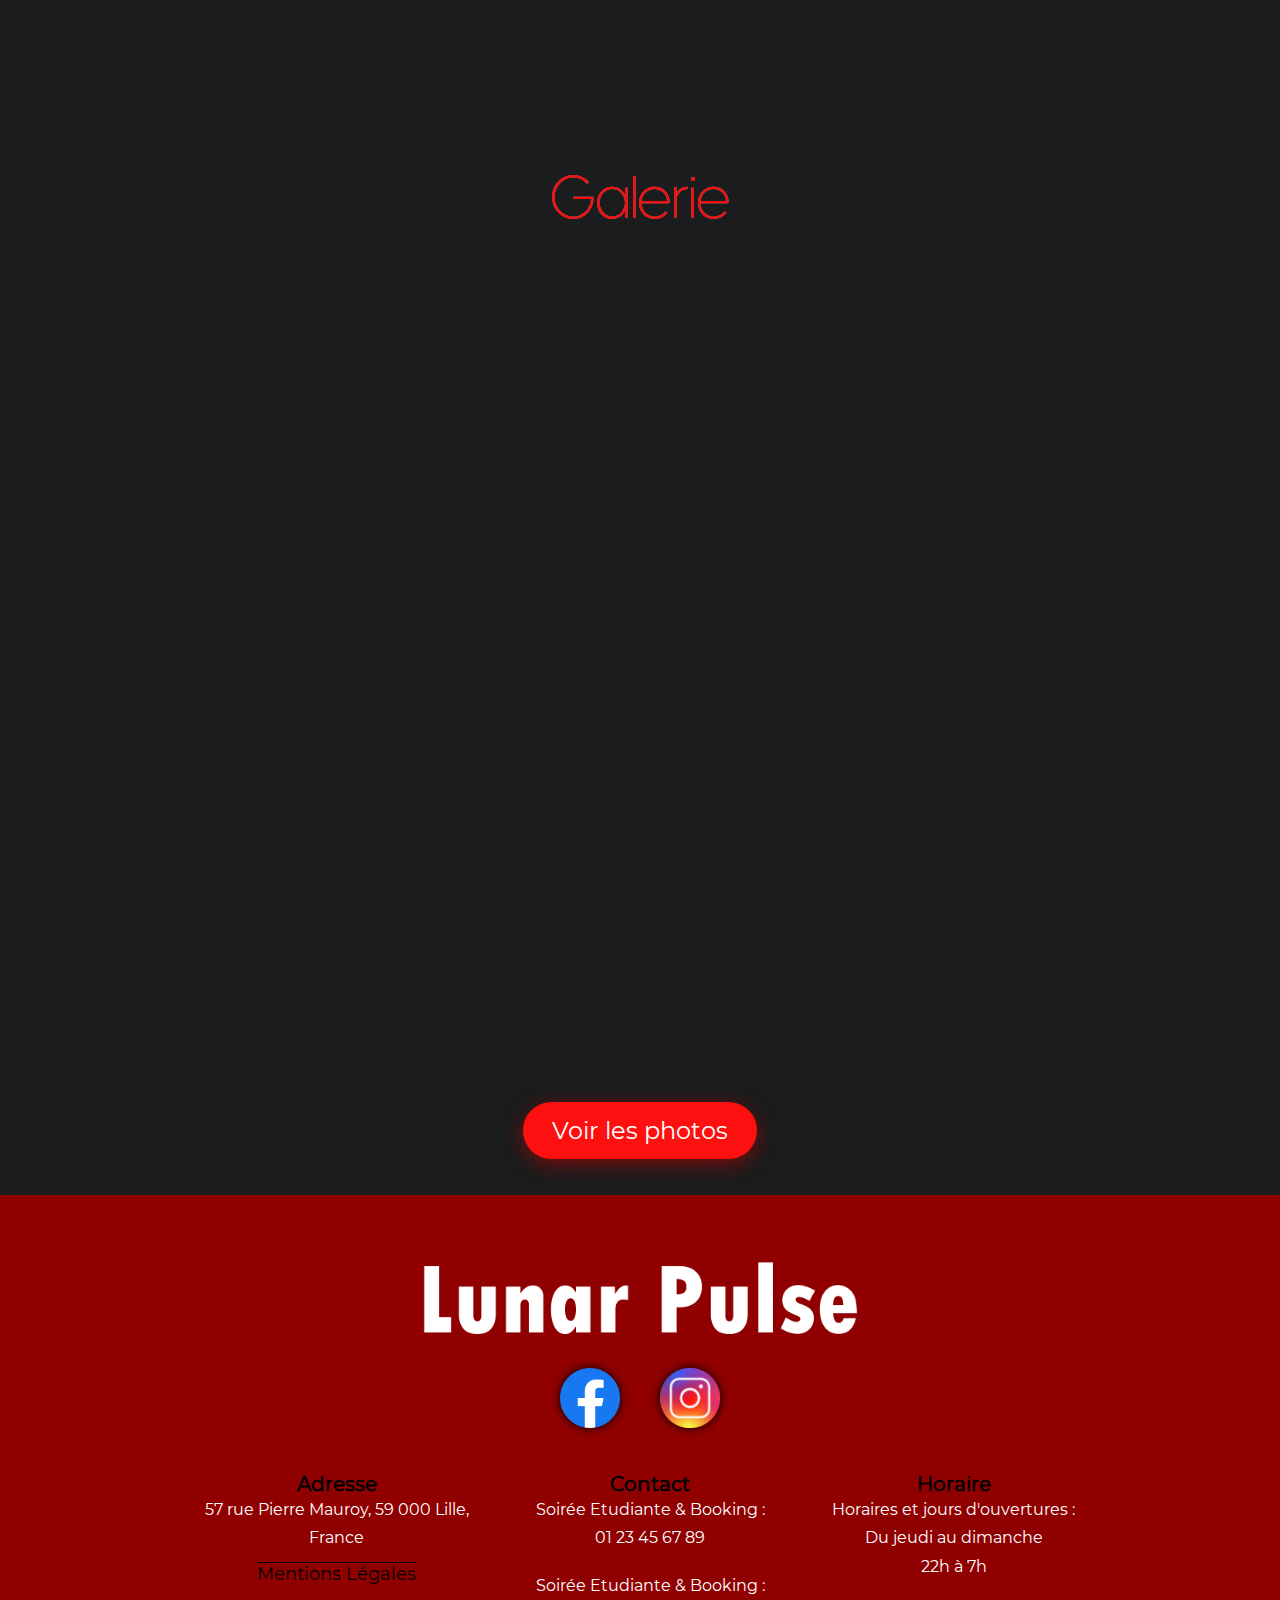
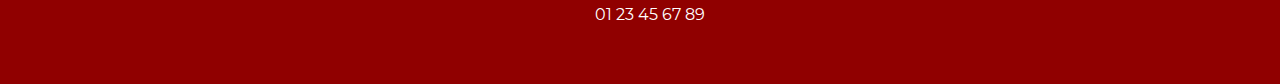
==== commit 377d98ab: "fourth commit (animation)" ====
--- a/index.html
+++ b/index.html
@@ -110,7 +110,7 @@
             </div>
 
 
-            <p class="text">
+            <p class="text revealOne">
                 Au cœur du paysage urbain nocturne, une force magnétique attire les fêtards vers l'expérience
                 sensorielle ultime - le "Lunar Pulse". Cette boîte de nuit emblématique n'est pas simplement un lieu de
                 divertissement ; c'est une fusion pulsante de musique, de lumières et d'énergie qui transporte chaque
@@ -135,10 +135,10 @@
         </div>
 
         <div class="gallery">
-            <img src="ressources/img/gallery1.jpg" alt="Une photo de notre boîte de nuit en action" class="galleryItem">
-            <img src="ressources/img/gallery2.jpg" alt="Une photo de notre boîte de nuit en action" class="galleryItem">
-            <img src="ressources/img/gallery3.jpg" alt="Une photo de notre boîte de nuit en action" class="galleryItem">
-            <img src="ressources/img/gallery4.jpg" alt="Une photo de notre boîte de nuit en action" class="galleryItem">
+            <img src="ressources/img/gallery1.jpg" alt="Une photo de notre boîte de nuit en action" class="galleryItem revealOne">
+            <img src="ressources/img/gallery2.jpg" alt="Une photo de notre boîte de nuit en action" class="galleryItem revealOne">
+            <img src="ressources/img/gallery3.jpg" alt="Une photo de notre boîte de nuit en action" class="galleryItem revealOne">
+            <img src="ressources/img/gallery4.jpg" alt="Une photo de notre boîte de nuit en action" class="galleryItem revealOne">
         </div>
 
         <a href="galerie.html" class="button">Voir les photos</a>
--- a/style.css
+++ b/style.css
@@ -164,13 +164,7 @@
 
 .revealOne{
     opacity: 0;
-    transform: translateX(-100%);
-    z-index: 1;
-}
-
-.revealTwo{
-    opacity: 0;
-    transform: translateX(100%);
+    transform: translateY(-100%);
     z-index: 1;
 }
 
@@ -392,7 +386,7 @@
     flex-direction: column;
     justify-content: flex-start;
     align-items: center;
-    background-color: #ff1010;
+    background-color: #900000;
     width: 100%;
     padding: 6vh;
 }
@@ -427,7 +421,7 @@
 }
 
 .reseauxTitle{
-    color: #1A1C1D;
+    color: #000000;
     font-size: 20px;
 }
 
@@ -570,9 +564,13 @@
     .logoFooter{
         width: 30%;
     }
+
+    .reseauxContent{
+        background-color: #900000;
+    }
     
     .reseauxTitle{
-        color: #1A1C1D;
+        color: #000000;
         font-size: 26px;
     }
     
@@ -613,7 +611,7 @@
     
     .revealTwo{
         opacity: 0;
-        transform: translateX(100%);
+        transform: translateX(0%);
         z-index: 1;
     }
     
@@ -768,7 +766,7 @@
         flex-direction: column;
         justify-content: flex-start;
         align-items: center;
-        background-color: #ff1010;
+        background-color: #900000;
         width: 100%;
         padding: 6vh;
     }
@@ -807,7 +805,7 @@
     }
     
     .reseauxTitle{
-        color: #1A1C1D;
+        color: #000;
         font-size: 20px;
     }
     
@@ -1003,7 +1001,7 @@
         flex-direction: column;
         align-items:center;
         justify-content: center;
-        background-color: #ff1010;
+        background-color: #900000;
         width: 100%;
     }
 
@@ -1042,7 +1040,7 @@
 
 
     .reseauxTitle{
-        color: #1A1C1D;
+        color: #000000;
         font-size: 20px;
     }
     
